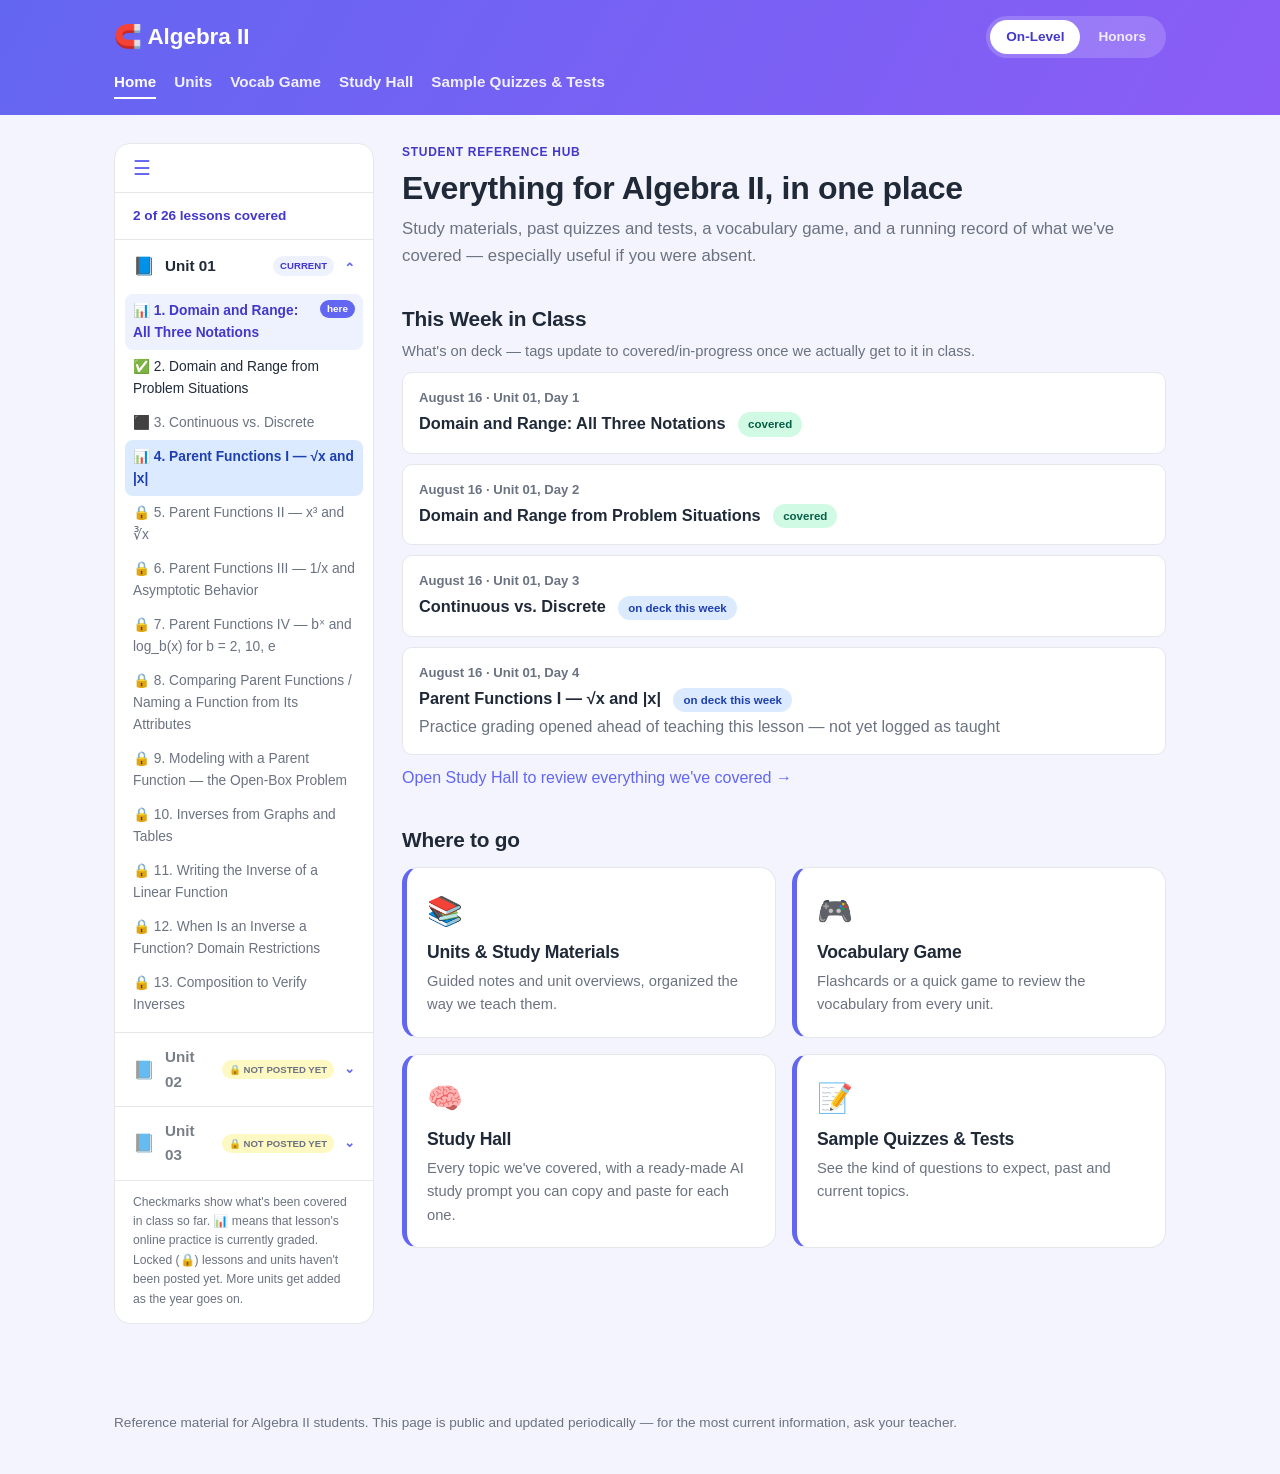
==== on-level/index.html @ 2e3534fd "Publish hub update (2026-08-18)" ====
﻿<!DOCTYPE html>
<html lang="en">
<head>
<meta charset="UTF-8">
<meta name="viewport" content="width=device-width, initial-scale=1.0">
<title>Algebra II - On-Level</title>
<link rel="stylesheet" href="../assets/style.css">
<link rel="stylesheet" href="../assets/theme-on-level.css">
<script src="../assets/site.js" defer></script>
</head>
<body>

<header class="site">
  <div class="wrap">
    <div class="header-top">
      <p class="site-title"><a href="index.html"><span class="emoji">&#129522;</span> Algebra II</a></p>
      <div class="track-switch">
        <a href="index.html" class="track-pill active">On-Level</a>
        <a href="../honors/index.html" class="track-pill">Honors</a>
      </div>
    </div>
    <nav class="site-nav">
      <a href="index.html" class="active">Home</a>
      <a href="units/unit-01.html">Units</a>
      <a href="vocab.html">Vocab Game</a>
      <a href="study-hall.html">Study Hall</a>
      <a href="sample-work.html">Sample Quizzes &amp; Tests</a>
    </nav>
  </div>
</header>

<div class="page">

  <aside class="sidebar" id="sidebar">
    <button class="sidebar-hamburger" id="sidebarHamburger" aria-label="Toggle course progress panel" title="Toggle course progress panel">
      <span class="bars">&#9776;</span>
    </button>
    <div class="sidebar-body">
    <div class="sidebar-progress">2 of 26 lessons covered
    </div>
    <details class="unit-group" open>
      <summary class="unit-row"><span class="unit-icon">&#128216;</span> <span class="unit-label">Unit 01</span> <span class="current-unit-badge">current</span> <span class="unit-chevron">&#8964;</span></summary>
      <ul class="lesson-checklist">
        <li class="graded current"><a href="units/unit-01.html#lesson-01">&#128202; 1. Domain and Range: All Three Notations <span class="here-badge">here</span></a></li>
        <li class="done"><a href="units/unit-01.html#lesson-02">&#9989; 2. Domain and Range from Problem Situations</a></li>
        <li class="todo"><a href="units/unit-01.html#lesson-03">&#11035; 3. Continuous vs. Discrete</a></li>
        <li class="graded"><a href="units/unit-01.html#lesson-04">&#128202; 4. Parent Functions I — √x and |x|</a></li>
        <li class="todo locked"><span class="lock-label" title="Not posted yet">&#128274; 5. Parent Functions II — x³ and ∛x</span></li>
        <li class="todo locked"><span class="lock-label" title="Not posted yet">&#128274; 6. Parent Functions III — 1/x and Asymptotic Behavior</span></li>
        <li class="todo locked"><span class="lock-label" title="Not posted yet">&#128274; 7. Parent Functions IV — bˣ and log_b(x) for b = 2, 10, e</span></li>
        <li class="todo locked"><span class="lock-label" title="Not posted yet">&#128274; 8. Comparing Parent Functions / Naming a Function from Its Attributes</span></li>
        <li class="todo locked"><span class="lock-label" title="Not posted yet">&#128274; 9. Modeling with a Parent Function — the Open-Box Problem</span></li>
        <li class="todo locked"><span class="lock-label" title="Not posted yet">&#128274; 10. Inverses from Graphs and Tables</span></li>
        <li class="todo locked"><span class="lock-label" title="Not posted yet">&#128274; 11. Writing the Inverse of a Linear Function</span></li>
        <li class="todo locked"><span class="lock-label" title="Not posted yet">&#128274; 12. When Is an Inverse a Function? Domain Restrictions</span></li>
        <li class="todo locked"><span class="lock-label" title="Not posted yet">&#128274; 13. Composition to Verify Inverses</span></li>
      </ul>
    </details>
    <details class="unit-group locked-unit">
      <summary class="unit-row"><span class="unit-icon">&#128216;</span> <span class="unit-label">Unit 02</span> <span class="locked-badge">&#128274; not posted yet</span> <span class="unit-chevron">&#8964;</span></summary>
      <ul class="lesson-checklist">
        <li class="todo locked"><span class="lock-label" title="Not posted yet">&#128274; 1. Graphing f(x) = |x| and Key Attributes</span></li>
        <li class="todo locked"><span class="lock-label" title="Not posted yet">&#128274; 2. Transformations of f(x) = |x|, Part I — Stretches, Compressions, Reflections</span></li>
        <li class="todo locked"><span class="lock-label" title="Not posted yet">&#128274; 3. Transformations of f(x) = |x|, Part II — Shifts and Combining Multiple Changes</span></li>
        <li class="todo locked"><span class="lock-label" title="Not posted yet">&#128274; 4. Formulating Absolute Value Linear Equations</span></li>
        <li class="todo locked"><span class="lock-label" title="Not posted yet">&#128274; 5. Solving Absolute Value Linear Equations</span></li>
        <li class="todo locked"><span class="lock-label" title="Not posted yet">&#128274; 6. Absolute Value Equations: Extraneous Solutions and Real-World Applications</span></li>
        <li class="todo locked"><span class="lock-label" title="Not posted yet">&#128274; 7. Solving Absolute Value Linear Inequalities</span></li>
        <li class="todo locked"><span class="lock-label" title="Not posted yet">&#128274; 8. Absolute Value Inequalities: Special Cases and Interval Notation</span></li>
      </ul>
    </details>
    <details class="unit-group locked-unit">
      <summary class="unit-row"><span class="unit-icon">&#128216;</span> <span class="unit-label">Unit 03</span> <span class="locked-badge">&#128274; not posted yet</span> <span class="unit-chevron">&#8964;</span></summary>
      <ul class="lesson-checklist">
        <li class="todo locked"><span class="lock-label" title="Not posted yet">&#128274; 1. Formulating Three-Variable Linear Systems</span></li>
        <li class="todo locked"><span class="lock-label" title="Not posted yet">&#128274; 2. Solving 3×3 Systems by Gaussian Elimination</span></li>
        <li class="todo locked"><span class="lock-label" title="Not posted yet">&#128274; 3. Solving 3×3 Systems with Technology: Matrices</span></li>
        <li class="todo locked"><span class="lock-label" title="Not posted yet">&#128274; 4. Solving 3×3 Systems by Substitution; Special Cases</span></li>
        <li class="todo locked"><span class="lock-label" title="Not posted yet">&#128274; 5. Three-Variable Systems: Choosing a Method and Applying It</span></li>
      </ul>
    </details>
      <div class="sidebar-note">Checkmarks show what's been covered in class so far. &#128202; means that lesson's online practice is currently graded. Locked (&#128274;) lessons and units haven't been posted yet. More units get added as the year goes on.</div>
    </div>
  </aside>
  <main class="content">
    <p class="eyebrow">Student Reference Hub</p>
    <h1 class="page-title">Everything for Algebra II, in one place</h1>
    <p class="lede">Study materials, past quizzes and tests, a vocabulary game, and a running record of what we've covered &mdash; especially useful if you were absent.</p>

    <h2 class="section-title">This Week in Class</h2>
    <p class="lede" style="margin-top:-6px; font-size:0.92rem;">What's on deck &mdash; tags update to covered/in-progress once we actually get to it in class.</p>
    <ul class="activity-list">
      <li>
        <span class="activity-date">August 16 &middot; Unit 01, Day 1</span>
        <span class="activity-topic">Domain and Range: All Three Notations</span>
        <span class="tag">covered</span>
        <div class="activity-note"></div>
      </li>
      <li>
        <span class="activity-date">August 16 &middot; Unit 01, Day 2</span>
        <span class="activity-topic">Domain and Range from Problem Situations</span>
        <span class="tag">covered</span>
        <div class="activity-note"></div>
      </li>
      <li>
        <span class="activity-date">August 16 &middot; Unit 01, Day 3</span>
        <span class="activity-topic">Continuous vs. Discrete</span>
        <span class="tag preview">on deck this week</span>
        <div class="activity-note"></div>
      </li>
      <li>
        <span class="activity-date">August 16 &middot; Unit 01, Day 4</span>
        <span class="activity-topic">Parent Functions I — √x and |x|</span>
        <span class="tag preview">on deck this week</span>
        <div class="activity-note">Practice grading opened ahead of teaching this lesson — not yet logged as taught</div>
      </li>
    </ul>
    <p style="margin-top: 10px;"><a href="study-hall.html">Open Study Hall to review everything we've covered &rarr;</a></p>

    <h2 class="section-title">Where to go</h2>
    <div class="card-grid">
      <a class="card" href="units/unit-01.html">
        <span class="card-icon">&#128218;</span>
        <h3>Units &amp; Study Materials</h3>
        <p>Guided notes and unit overviews, organized the way we teach them.</p>
      </a>
      <a class="card" href="vocab.html">
        <span class="card-icon">&#127918;</span>
        <h3>Vocabulary Game</h3>
        <p>Flashcards or a quick game to review the vocabulary from every unit.</p>
      </a>
      <a class="card" href="study-hall.html">
        <span class="card-icon">&#129504;</span>
        <h3>Study Hall</h3>
        <p>Every topic we've covered, with a ready-made AI study prompt you can copy and paste for each one.</p>
      </a>
      <a class="card" href="sample-work.html">
        <span class="card-icon">&#128221;</span>
        <h3>Sample Quizzes &amp; Tests</h3>
        <p>See the kind of questions to expect, past and current topics.</p>
      </a>
    </div>
  </main>
</div>

<footer class="site">
  <div class="wrap">
    Reference material for Algebra II students. This page is public and updated periodically &mdash; for the most current information, ask your teacher.
  </div>
</footer>

</body>
</html>
---- assets/style.css ----
/* Algebra II Student Hub - shared stylesheet
   Student-friendly, not textbook-academic: color, rounded shapes, a little
   personality. Still zero external dependencies (system fonts only) so it
   loads instantly and works offline.

   Track color identity (On-Level vs. Honors) is NOT set here - this file
   only reads --primary/--primary-dark/--primary-bg/--primary-light as
   variables. Each page loads this file, THEN theme-on-level.css or
   theme-honors.css, which sets those four variables to the track's colors.
   Load order matters: theme file must come after this one. */

:root {
  --bg: #f3f4fd;
  --surface: #ffffff;
  --text: #1f2937;
  --text-muted: #6b7280;
  --border: #e5e7eb;

  /* fallback brand colors if a page forgets to load a theme file -
     matches on-level so nothing looks broken, but every real page should
     load theme-on-level.css or theme-honors.css to override these. */
  --primary: #6366f1;
  --primary-dark: #4338ca;
  --primary-bg: #eef2ff;
  --primary-light: #8b5cf6;

  --green: #10b981;
  --green-bg: #d1fae5;
  --green-text: #065f46;

  --amber: #f59e0b;
  --amber-bg: #fef3c7;
  --amber-text: #92400e;

  /* "Not posted yet" on a unit page - deliberately a cleaner, more lemon
     yellow than --amber (which already means "in progress" elsewhere on
     this site, e.g. the sidebar's partial-coverage tag) so the two don't
     read as the same status next to each other. */
  --pending: #ca8a04;
  --pending-bg: #fef9c3;

  /* "On deck this week" / "not covered in class yet" tags (added 2026-08-16
     alongside the release-log redesign) - a cool neutral blue reads as
     "coming up", distinct from green (covered) and amber (in progress). */
  --blue: #3b82f6;
  --blue-bg: #dbeafe;
  --blue-text: #1e40af;

  --radius: 16px;
  --radius-sm: 10px;
  --max-width: 1100px;
}

* { box-sizing: border-box; }

/* Author rules like ".fc-controls { display: flex }" otherwise beat the UA
   stylesheet's [hidden] rule at equal specificity - this keeps native hidden
   toggling reliable everywhere it's used (vocab game screens/controls, etc.). */
[hidden] { display: none !important; }

body {
  margin: 0;
  font-family: -apple-system, "Segoe UI", Roboto, Helvetica, Arial, sans-serif;
  color: var(--text);
  background: var(--bg);
  line-height: 1.6;
}

h1, h2, h3 { line-height: 1.25; font-weight: 800; letter-spacing: -0.01em; }

a { color: var(--primary); text-decoration: none; }
a:hover { text-decoration: underline; }

.wrap { max-width: var(--max-width); margin: 0 auto; padding: 0 24px; }

/* ---- header ---- */

header.site {
  background: linear-gradient(120deg, var(--primary), var(--primary-light));
  color: #fff;
}

header.site .wrap {
  display: flex;
  flex-direction: column;
  gap: 12px;
  padding-top: 16px;
  padding-bottom: 16px;
}

.header-top {
  display: flex;
  align-items: center;
  justify-content: space-between;
  flex-wrap: wrap;
  gap: 10px;
}

header.site .site-title {
  font-size: 1.4rem;
  margin: 0;
  font-weight: 800;
}

header.site .site-title a { color: #fff; }

/* On-Level / Honors track switcher - the primary visual "which track am I
   on" signal, alongside the whole page's color scheme. */
.track-switch {
  display: flex;
  background: rgba(255, 255, 255, 0.18);
  border-radius: 999px;
  padding: 4px;
  gap: 2px;
}

.track-switch a {
  padding: 6px 16px;
  border-radius: 999px;
  font-size: 0.85rem;
  font-weight: 700;
  color: rgba(255, 255, 255, 0.85);
}

.track-switch a:hover { color: #fff; text-decoration: none; }

.track-switch a.active {
  background: #fff;
  color: var(--primary-dark);
}

.track-switch a.active:hover { color: var(--primary-dark); }

nav.site-nav {
  display: flex;
  gap: 18px;
  flex-wrap: wrap;
  font-size: 0.95rem;
  font-weight: 600;
}

nav.site-nav a { color: rgba(255,255,255,0.9); }
nav.site-nav a:hover { color: #fff; text-decoration: none; }
nav.site-nav a.active { color: #fff; border-bottom: 2px solid #fff; padding-bottom: 3px; }

/* ---- page layout: sidebar + content ---- */

.page {
  max-width: var(--max-width);
  margin: 0 auto;
  padding: 28px 24px 64px;
  display: grid;
  grid-template-columns: 260px 1fr;
  gap: 28px;
  align-items: start;
}

/* ---- sidebar: unit/lesson progress checklist ----
   Two states, toggled by the hamburger at the top - matches a standard
   app-nav pattern (hamburger + icon rows that expand to icon+label+chevron):
   - expanded (default): full rows, icon + label + chevron per unit, each
     unit independently expandable (its own chevron) to show its lessons.
   - collapsed: icon-only rail - just the hamburger and one icon per unit,
     no labels, no checklists. Clicking a unit's icon while collapsed
     re-expands the whole sidebar rather than toggling that unit. */

.sidebar {
  background: var(--surface);
  border-radius: var(--radius);
  border: 1px solid var(--border);
  position: sticky;
  top: 20px;
  overflow: hidden;
}

.sidebar-hamburger {
  display: flex;
  align-items: center;
  width: 100%;
  background: none;
  border: none;
  border-bottom: 1px solid var(--border);
  padding: 14px 18px;
  cursor: pointer;
}

.sidebar-hamburger .bars { font-size: 1.25rem; line-height: 1; color: var(--primary); }
.sidebar-hamburger:hover .bars { color: var(--primary-dark); }

.sidebar-progress {
  font-size: 0.85rem;
  font-weight: 700;
  color: var(--primary-dark);
  padding: 12px 18px;
  border-bottom: 1px solid var(--border);
}

.sidebar-progress .prog-sub {
  display: block;
  font-weight: 500;
  color: var(--amber-text);
  font-size: 0.78rem;
  margin-top: 2px;
}

details.unit-group { border-bottom: 1px solid var(--border); }

/* A unit with zero taught-log rows yet - not just an individual lesson -
   dims the whole row so "nothing here has started" reads at a glance
   before a student even expands it. */
details.unit-group.locked-unit > .unit-row .unit-icon,
details.unit-group.locked-unit > .unit-row .unit-label { opacity: 0.6; }

.unit-row {
  display: flex;
  align-items: center;
  gap: 10px;
  padding: 12px 18px;
  cursor: pointer;
  list-style: none;
  font-weight: 800;
  font-size: 0.95rem;
}

.unit-row::-webkit-details-marker { display: none; }
.unit-row:hover { background: var(--primary-bg); }

.unit-icon { font-size: 1.1rem; flex-shrink: 0; }
.unit-label { flex: 1; }

.unit-chevron {
  color: var(--primary);
  transition: transform 0.15s ease;
  font-size: 0.85em;
}

details.unit-group[open] > .unit-row .unit-chevron { transform: rotate(180deg); }

.current-unit-badge {
  font-size: 0.6rem;
  background: var(--primary-bg);
  color: var(--primary-dark);
  border-radius: 999px;
  padding: 2px 7px;
  font-weight: 700;
  text-transform: uppercase;
}

.locked-badge {
  font-size: 0.6rem;
  background: var(--pending-bg);
  color: var(--text-muted);
  border-radius: 999px;
  padding: 2px 7px;
  font-weight: 700;
  text-transform: uppercase;
}

ul.lesson-checklist {
  list-style: none;
  margin: 0;
  padding: 2px 10px 10px;
  font-size: 0.86rem;
}

ul.lesson-checklist li a,
ul.lesson-checklist li .lock-label {
  display: flex;
  align-items: flex-start;
  gap: 7px;
  color: var(--text);
  padding: 6px 8px;
  border-radius: 8px;
}

ul.lesson-checklist li a:hover { background: var(--primary-bg); text-decoration: none; }

ul.lesson-checklist li.todo a { color: var(--text-muted); }

/* Matches the unit page's ol.lesson-list li.graded treatment - a graded
   lesson stands out in the sidebar checklist too, not just on its own page. */
ul.lesson-checklist li.graded a { background: var(--blue-bg); color: var(--blue-text); font-weight: 700; }

/* Locked lessons are a real access gate, not just the muted "todo" color -
   a plain non-clickable label instead of a link into the unit page. */
ul.lesson-checklist li.locked .lock-label { color: var(--text-muted); cursor: default; }

ul.lesson-checklist li.current a {
  background: var(--primary-bg);
  font-weight: 700;
  color: var(--primary-dark);
}

.here-badge {
  display: inline-block;
  margin-left: auto;
  font-size: 0.62rem;
  background: var(--primary);
  color: #fff;
  border-radius: 999px;
  padding: 1px 7px;
  font-weight: 700;
  white-space: nowrap;
}

.sidebar-note {
  font-size: 0.76rem;
  color: var(--text-muted);
  padding: 12px 18px 14px;
}

/* ---- collapsed: icon-only rail ---- */

body.sidebar-collapsed .page { grid-template-columns: 64px 1fr; }

body.sidebar-collapsed .sidebar-progress,
body.sidebar-collapsed .unit-label,
body.sidebar-collapsed .unit-chevron,
body.sidebar-collapsed .current-unit-badge,
body.sidebar-collapsed .sidebar-note,
body.sidebar-collapsed ul.lesson-checklist {
  display: none;
}

body.sidebar-collapsed .sidebar-hamburger { justify-content: center; }
body.sidebar-collapsed .unit-row { justify-content: center; padding: 14px 8px; }

/* ---- main content ---- */

.content { min-width: 0; }

.eyebrow {
  text-transform: uppercase;
  letter-spacing: 0.06em;
  font-size: 0.75rem;
  color: var(--primary-dark);
  font-weight: 700;
  margin: 0 0 6px;
}

h1.page-title { font-size: 2rem; margin: 0 0 8px; }
h2.section-title { font-size: 1.3rem; margin: 36px 0 14px; }

.lede { color: var(--text-muted); font-size: 1.05rem; margin: 0 0 8px; }

/* ---- recent activity list ---- */

ul.activity-list { list-style: none; margin: 0; padding: 0; }

ul.activity-list li {
  background: var(--surface);
  border: 1px solid var(--border);
  border-radius: var(--radius-sm);
  padding: 14px 16px;
  margin-bottom: 10px;
}

.activity-date {
  font-size: 0.82rem;
  color: var(--text-muted);
  display: block;
  margin-bottom: 2px;
  font-weight: 600;
}

.activity-topic { font-weight: 800; font-size: 1.02rem; }

.activity-note { color: var(--text-muted); margin-top: 2px; }

.tag {
  display: inline-block;
  font-size: 0.72rem;
  font-weight: 700;
  padding: 3px 10px;
  border-radius: 999px;
  background: var(--green-bg);
  color: var(--green-text);
  margin-left: 8px;
  vertical-align: middle;
}

.tag.in-progress { background: var(--amber-bg); color: var(--amber-text); }
.tag.preview { background: var(--blue-bg); color: var(--blue-text); }

/* ---- quick link cards ---- */

.card-grid {
  display: grid;
  grid-template-columns: repeat(2, 1fr);
  gap: 16px;
  margin: 8px 0 0;
}

.card {
  display: block;
  border: 1px solid var(--border);
  border-left: 5px solid var(--primary);
  border-radius: var(--radius);
  padding: 20px;
  background: var(--surface);
  transition: transform 0.12s ease, box-shadow 0.12s ease;
}

.card:hover {
  transform: translateY(-2px);
  box-shadow: 0 8px 20px rgba(99, 102, 241, 0.18);
  text-decoration: none;
}

.card .card-icon { font-size: 1.8rem; display: block; margin-bottom: 8px; }
.card h3 { margin: 0 0 6px; font-size: 1.1rem; color: var(--text); font-weight: 800; }
.card p { margin: 0; color: var(--text-muted); font-size: 0.92rem; }

/* ---- unit page ---- */

.unit-meta {
  color: var(--text-muted);
  font-size: 0.95rem;
  margin: 0 0 24px;
  font-weight: 600;
}

.download-box {
  border: 1px solid var(--border);
  background: var(--surface);
  border-left: 5px solid var(--green);
  border-radius: var(--radius);
  padding: 20px 24px;
  display: flex;
  align-items: center;
  justify-content: space-between;
  flex-wrap: wrap;
  gap: 12px;
  margin: 8px 0 8px;
}

.download-box .label { font-weight: 800; }
.download-box .sub { color: var(--text-muted); font-size: 0.88rem; }

/* The combined whole-unit PDF is a bigger spoiler than any one lesson link,
   so it gets its own locked look (amber accent instead of green) rather
   than reusing the per-lesson soon/locked button style alone. */
.download-box.locked { border-left-color: var(--pending); opacity: 0.85; }

/* Teacher's live OneNote notes - always unlocked (see Build-UnitPage), so it
   gets the track's own accent color rather than the green "ready download"
   or amber "locked" treatment used by the combined-PDF box above/below it. */
.download-box.notebook { border-left-color: var(--primary); }

.btn {
  display: inline-block;
  background: var(--primary);
  color: #fff;
  padding: 10px 20px;
  border-radius: 999px;
  font-size: 0.92rem;
  font-weight: 700;
}

.btn:hover { background: var(--primary-dark); text-decoration: none; }

ol.lesson-list {
  padding-left: 0;
  list-style: none;
  counter-reset: lesson;
}

ol.lesson-list li {
  counter-increment: lesson;
  padding: 12px 16px 12px 44px;
  position: relative;
  border-radius: var(--radius-sm);
  border: 1px solid var(--border);
  background: var(--surface);
  margin-bottom: 8px;
}

.lesson-title { display: block; font-weight: 700; padding-top: 2px; margin-bottom: 10px; }

/* Buttons sit on their own row below the title, separated by a hairline so
   they read as one clearly-bounded action bar instead of crowding the
   title on one wrapping line. rgba black works as a divider/separator
   color on top of every status background (white/green/yellow/amber)
   without needing a different value per status. */
.lesson-actions {
  display: flex;
  align-items: center;
  gap: 6px;
  flex-wrap: wrap;
  padding-top: 10px;
  border-top: 1px solid rgba(0, 0, 0, 0.08);
}

.btn-sep { width: 1px; height: 14px; flex: 0 0 auto; background: rgba(0, 0, 0, 0.14); margin: 0 2px; }

.lesson-link {
  font-size: 0.76rem;
  font-weight: 700;
  color: var(--primary-dark);
  background: var(--primary-bg);
  border: 1px solid transparent;
  padding: 3px 10px;
  border-radius: 999px;
  white-space: nowrap;
}

.lesson-link:hover { background: var(--primary); color: #fff; text-decoration: none; }

/* Not-yet-available buttons (warm-up/practice not posted, practice online
   not built) recede instead of competing for attention with real links -
   outline only, no fill, so the eye lands on the live buttons first. */
.lesson-link.soon {
  background: transparent;
  border: 1px dashed var(--border);
  color: var(--text-muted);
  cursor: default;
}

.lesson-link.soon:hover { background: transparent; color: var(--text-muted); }

ol.lesson-list li::before {
  content: counter(lesson);
  position: absolute;
  left: 10px;
  top: 12px;
  width: 22px;
  height: 22px;
  border-radius: 50%;
  background: var(--primary-bg);
  color: var(--primary-dark);
  font-size: 0.78rem;
  font-weight: 800;
  display: flex;
  align-items: center;
  justify-content: center;
}

ol.lesson-list li:target { box-shadow: 0 0 0 3px var(--primary) inset; scroll-margin-top: 20px; }

/* Every not-yet-taught lesson gets its own highlight now too (not just
   done/partial) so the whole list reads by color at a glance: yellow =
   haven't gotten there, amber = partially covered, green = fully covered. */
ol.lesson-list li.todo { background: var(--pending-bg); border-color: var(--pending); }
ol.lesson-list li.done { background: var(--green-bg); border-color: var(--green); }
ol.lesson-list li.done::before { background: var(--green); color: #fff; content: "✓"; }
ol.lesson-list li.partial { background: var(--amber-bg); border-color: var(--amber); }
ol.lesson-list li.partial::before { background: var(--amber); color: #fff; }

/* Online practice currently a graded assignment overrides the normal
   covered/in-progress color with light blue while the grading window is
   open - see CLAUDE.md's "mark/unmark graded online practice" workflow.
   Reuses --blue (already used for the homepage's "on deck this week" tag)
   rather than adding a third blue - the two never appear in the same list
   together, so there's no on-page ambiguity about what blue means here. */
ol.lesson-list li.graded { background: var(--blue-bg); border-color: var(--blue); }
ol.lesson-list li.graded::before { background: var(--blue); color: #fff; content: "G"; }

/* Small pill next to the lesson title itself, per the teacher's ask for a
   note "in the heading" - on top of the row turning blue, not instead of it. */
.graded-badge {
  display: inline-block;
  margin-left: 8px;
  font-size: 0.68rem;
  font-weight: 800;
  color: var(--blue-text);
  background: #fff;
  border: 1px solid var(--blue);
  padding: 1px 8px;
  border-radius: 999px;
  vertical-align: middle;
  white-space: nowrap;
}

/* The Practice Online button itself also flips to solid blue when graded -
   that's the actual link a student is about to click into, not just the
   row it sits in. */
.lesson-link.graded { background: var(--blue); color: #fff; border-color: var(--blue); }
.lesson-link.graded:hover { background: var(--blue-text); }

.back-link { display: inline-block; margin-top: 8px; font-size: 0.92rem; font-weight: 600; }

/* ---- study hall ---- */

.study-intro {
  background: var(--primary-bg);
  border-radius: var(--radius);
  padding: 16px 20px;
  margin-bottom: 24px;
  color: var(--primary-dark);
  font-size: 0.92rem;
}

.study-card {
  background: var(--surface);
  border: 1px solid var(--border);
  border-left: 5px solid var(--primary);
  border-radius: var(--radius);
  padding: 18px 20px;
  margin-bottom: 14px;
}

.study-meta { font-size: 0.82rem; color: var(--text-muted); font-weight: 600; margin-bottom: 2px; }
.study-topic { font-weight: 800; font-size: 1.05rem; margin-bottom: 4px; }
.study-note { color: var(--text-muted); margin-bottom: 14px; }

.copy-prompt-btn {
  display: inline-flex;
  align-items: center;
  gap: 6px;
  background: var(--primary);
  color: #fff;
  border: none;
  padding: 9px 18px;
  border-radius: 999px;
  font-size: 0.85rem;
  font-weight: 700;
  cursor: pointer;
}

.copy-prompt-btn:hover { background: var(--primary-dark); }
.copy-prompt-btn.copied { background: var(--green); }

/* ---- placeholder / coming soon ---- */

.coming-soon {
  border: 2px dashed #c7d2fe;
  background: var(--primary-bg);
  border-radius: var(--radius);
  padding: 48px 24px;
  text-align: center;
  color: var(--primary-dark);
  margin-top: 16px;
  font-weight: 600;
}

.coming-soon .card-icon { font-size: 2.2rem; display: block; margin-bottom: 12px; }

/* ---- landing page (site root track picker) ----
   Standalone page, not built from the shared head/header/sidebar/footer -
   no track is known yet, so both track colors appear hardcoded here rather
   than through the --primary variable (which only theme-on-level.css /
   theme-honors.css set, and this page loads neither). */

.landing {
  min-height: 100vh;
  display: flex;
  flex-direction: column;
  align-items: center;
  justify-content: center;
  text-align: center;
  padding: 24px;
  background: linear-gradient(135deg, #eef2ff 0%, #f3f4fd 50%, #ccfbf1 100%);
}

.landing-emoji { font-size: 3rem; margin: 0 0 4px; }

.landing h1 { font-size: 2.2rem; margin: 0 0 10px; }

.landing-sub {
  color: var(--text-muted);
  font-size: 1.05rem;
  max-width: 480px;
  margin: 0 0 32px;
}

.landing-picks {
  display: flex;
  gap: 20px;
  flex-wrap: wrap;
  justify-content: center;
}

.landing-pick {
  display: flex;
  align-items: center;
  gap: 10px;
  color: #fff;
  font-size: 1.15rem;
  font-weight: 800;
  padding: 20px 36px;
  border-radius: var(--radius);
  box-shadow: 0 8px 20px rgba(31, 41, 55, 0.15);
  transition: transform 0.12s ease, box-shadow 0.12s ease;
}

.landing-pick:hover {
  transform: translateY(-3px);
  text-decoration: none;
  box-shadow: 0 12px 26px rgba(31, 41, 55, 0.22);
}

.landing-pick.on-level { background: linear-gradient(120deg, #6366f1, #8b5cf6); }
.landing-pick.honors { background: linear-gradient(120deg, #0d9488, #0891b2); }

.landing-pick-arrow { font-size: 1.1rem; }

.landing-note {
  color: var(--text-muted);
  font-size: 0.85rem;
  margin-top: 36px;
}

@media (max-width: 480px) {
  .landing-picks { flex-direction: column; width: 100%; max-width: 280px; }
  .landing-pick { justify-content: center; }
}

/* ---- vocabulary game ---- */

.vocab-back {
  appearance: none;
  background: none;
  border: none;
  padding: 0;
  cursor: pointer;
  font-family: inherit;
}

.vocab-play-nav { margin-bottom: 16px; }

/* -- game picker (screen 1) -- */

.game-grid {
  display: grid;
  grid-template-columns: repeat(auto-fill, minmax(220px, 1fr));
  gap: 16px;
  margin-top: 8px;
}

.game-card {
  appearance: none;
  text-align: left;
  border: 1px solid var(--border);
  border-left: 5px solid var(--primary);
  border-radius: var(--radius);
  padding: 20px;
  background: var(--surface);
  font-family: inherit;
  cursor: pointer;
  transition: transform 0.12s ease, box-shadow 0.12s ease;
}

.game-card:hover {
  transform: translateY(-2px);
  box-shadow: 0 8px 20px rgba(99, 102, 241, 0.18);
}

.game-card-icon { font-size: 1.8rem; display: block; margin-bottom: 8px; }
.game-card h3 { margin: 0 0 6px; font-size: 1.1rem; color: var(--text); font-weight: 800; }
.game-card p { margin: 0; color: var(--text-muted); font-size: 0.9rem; }

/* -- unit multi-select (screen 2) -- */

.unit-check-list {
  display: flex;
  flex-direction: column;
  gap: 8px;
  margin: 14px 0 20px;
}

.unit-check-row {
  display: flex;
  align-items: center;
  gap: 10px;
  padding: 12px 16px;
  border: 1px solid var(--border);
  border-radius: var(--radius-sm);
  background: var(--surface);
  cursor: pointer;
  font-size: 0.95rem;
}

.unit-check-row:hover { background: var(--primary-bg); }
.unit-check-row input { width: 18px; height: 18px; flex-shrink: 0; }
.unit-check-row span:nth-of-type(1) { flex: 1; font-weight: 600; }
.unit-check-count { color: var(--text-muted); font-size: 0.82rem; font-weight: 600; }
.unit-check-all { font-weight: 800; background: var(--primary-bg); border-color: var(--primary); }

.vocab-empty-note { color: var(--text-muted); font-style: italic; }

#vocabNoneWarning { color: var(--red, #b91c1c); font-weight: 600; margin-top: 10px; }

/* -- shared: end-of-round summary card -- */

.vocab-summary {
  border: 1px solid var(--border);
  border-left: 5px solid var(--green);
  border-radius: var(--radius);
  background: var(--surface);
  padding: 28px 24px;
  text-align: center;
  margin-top: 8px;
}

.vocab-summary-btns { display: flex; gap: 12px; justify-content: center; margin-top: 8px; flex-wrap: wrap; }

.btn-secondary {
  background: var(--surface);
  color: var(--primary-dark);
  border: 1px solid var(--primary);
}

.btn-secondary:hover { background: var(--primary-bg); color: var(--primary-dark); }

/* -- flashcards -- */

.fc-progress { text-align: center; color: var(--text-muted); font-weight: 600; font-size: 0.9rem; margin-bottom: 14px; }

.fc-wrap { display: flex; justify-content: center; margin: 8px 0 16px; perspective: 1200px; }

.fc-card {
  width: 100%;
  max-width: 460px;
  height: 240px;
  cursor: pointer;
}

.fc-card-inner {
  position: relative;
  width: 100%;
  height: 100%;
  transition: transform 0.45s;
  transform-style: preserve-3d;
}

.fc-card-inner.flipped { transform: rotateY(180deg); }

.fc-face {
  position: absolute;
  inset: 0;
  backface-visibility: hidden;
  border-radius: var(--radius);
  display: flex;
  align-items: center;
  justify-content: center;
  text-align: center;
  padding: 24px;
  font-weight: 700;
  font-size: 1.3rem;
  box-shadow: 0 8px 20px rgba(31, 41, 55, 0.12);
}

.fc-face-front { background: linear-gradient(120deg, var(--primary), var(--primary-light)); color: #fff; }
.fc-face-back { background: var(--surface); color: var(--text); border: 2px solid var(--primary); transform: rotateY(180deg); font-size: 1.05rem; font-weight: 600; }

.fc-hint { text-align: center; color: var(--text-muted); font-size: 0.85rem; }

.fc-controls { display: flex; gap: 14px; justify-content: center; margin-top: 4px; }

.fc-btn {
  border: none;
  border-radius: 999px;
  padding: 12px 24px;
  font-size: 0.95rem;
  font-weight: 700;
  cursor: pointer;
}

.fc-btn-study { background: var(--amber-bg); color: var(--amber-text); }
.fc-btn-study:hover { background: var(--amber); color: #fff; }
.fc-btn-know { background: var(--green-bg); color: var(--green-text); }
.fc-btn-know:hover { background: var(--green); color: #fff; }

/* -- matching -- */

.match-meta { text-align: center; color: var(--text-muted); font-weight: 600; font-size: 0.9rem; margin-bottom: 14px; }

.match-grid {
  display: grid;
  grid-template-columns: repeat(4, 1fr);
  gap: 10px;
}

.match-tile {
  appearance: none;
  border: 2px solid var(--border);
  border-radius: var(--radius-sm);
  background: var(--surface);
  min-height: 90px;
  padding: 8px;
  font-family: inherit;
  font-size: 0.82rem;
  font-weight: 600;
  color: var(--text);
  cursor: pointer;
  display: flex;
  align-items: center;
  justify-content: center;
  text-align: center;
}

.match-tile:hover:not(:disabled) { border-color: var(--primary); }
.match-tile.flipped { background: var(--primary-bg); border-color: var(--primary); }
.match-tile.matched { background: var(--green-bg); border-color: var(--green); color: var(--green-text); cursor: default; }
.match-tile-back { font-size: 1.4rem; color: var(--primary); }

@media (max-width: 640px) {
  .match-grid { grid-template-columns: repeat(3, 1fr); }
}

/* -- quick quiz -- */

.quiz-meta { text-align: center; color: var(--text-muted); font-weight: 600; font-size: 0.9rem; margin-bottom: 14px; }

.quiz-term {
  text-align: center;
  font-size: 1.6rem;
  font-weight: 800;
  color: var(--primary-dark);
  background: var(--primary-bg);
  border-radius: var(--radius);
  padding: 22px;
  margin-bottom: 18px;
}

.quiz-choices { display: grid; grid-template-columns: 1fr 1fr; gap: 12px; }

.quiz-choice {
  appearance: none;
  border: 2px solid var(--border);
  border-radius: var(--radius-sm);
  background: var(--surface);
  padding: 16px;
  font-family: inherit;
  font-size: 0.95rem;
  text-align: left;
  cursor: pointer;
}

.quiz-choice:hover { border-color: var(--primary); background: var(--primary-bg); }
.quiz-choice.correct { background: var(--green-bg); border-color: var(--green); color: var(--green-text); }
.quiz-choice.wrong { background: var(--amber-bg); border-color: var(--amber); color: var(--amber-text); }

@media (max-width: 640px) {
  .quiz-choices { grid-template-columns: 1fr; }
  .quiz-term { font-size: 1.25rem; }
}

/* -- term typer -- */

.typer-meta { text-align: center; color: var(--text-muted); font-weight: 600; font-size: 0.9rem; margin-bottom: 14px; }

.typer-def {
  text-align: center;
  font-size: 1.15rem;
  font-weight: 600;
  background: var(--primary-bg);
  color: var(--primary-dark);
  border-radius: var(--radius);
  padding: 22px;
  margin-bottom: 18px;
}

.typer-input-row { display: flex; gap: 10px; }

.typer-input {
  flex: 1;
  border: 2px solid var(--border);
  border-radius: var(--radius-sm);
  padding: 12px 16px;
  font-size: 1rem;
  font-family: inherit;
}

.typer-input:focus { outline: none; border-color: var(--primary); }

.typer-hint { color: var(--text-muted); margin-top: 10px; min-height: 1.2em; }
.typer-correct { text-align: center; font-size: 1.3rem; font-weight: 800; color: var(--green-text); padding: 40px 0; }
.typer-missed { text-align: center; font-size: 1.1rem; font-weight: 700; color: var(--amber-text); padding: 40px 0; }

/* -- vocab blitz (arcade) -- */

.blitz-meta { display: flex; justify-content: space-between; align-items: center; margin-bottom: 10px; font-weight: 700; gap: 10px; }
.blitz-lives { font-size: 1.2rem; letter-spacing: 2px; }
.blitz-round { color: var(--text-muted); font-size: 0.85rem; text-transform: uppercase; letter-spacing: 0.04em; }
.blitz-score { color: var(--primary-dark); }

.blitz-zone-banner {
  position: absolute;
  inset: 0;
  display: flex;
  align-items: center;
  justify-content: center;
  text-align: center;
  font-size: 1.3rem;
  font-weight: 800;
  color: var(--primary-dark);
  background: var(--primary-bg);
  padding: 0 20px;
}

.blitz-sky {
  position: relative;
  height: 260px;
  background: linear-gradient(180deg, var(--primary-bg), var(--surface));
  border: 2px dashed var(--border);
  border-radius: var(--radius);
  overflow: hidden;
  margin-bottom: 16px;
}

.blitz-falling {
  position: absolute;
  top: 0;
  left: 50%;
  transform: translateX(-50%);
  background: var(--primary);
  color: #fff;
  font-weight: 800;
  padding: 10px 18px;
  border-radius: 999px;
  white-space: nowrap;
  box-shadow: 0 6px 14px rgba(31, 41, 55, 0.2);
}

.blitz-falling.blitz-caught { background: none; box-shadow: none; font-size: 2rem; top: 50% !important; transform: translate(-50%, -50%); }

.blitz-buckets {
  display: grid;
  grid-template-columns: repeat(auto-fit, minmax(140px, 1fr));
  gap: 10px;
}

.blitz-bucket {
  appearance: none;
  border: 2px solid var(--border);
  border-radius: var(--radius-sm);
  background: var(--surface);
  padding: 14px;
  font-family: inherit;
  font-size: 0.85rem;
  cursor: pointer;
}

.blitz-bucket:hover { border-color: var(--primary); background: var(--primary-bg); }
.blitz-bucket.wrong-flash { background: var(--amber-bg); border-color: var(--amber); }

/* ---- footer ---- */

footer.site {
  padding: 24px 0 40px;
  color: var(--text-muted);
  font-size: 0.85rem;
}

/* ---- responsive: tablet ---- */

@media (max-width: 860px) {
  .page { grid-template-columns: 1fr; }
  .sidebar { position: static; }
  /* collapsed rail becomes a horizontal row of icons on mobile, not a
     vertical column - the sidebar is stacked full-width above the content
     here, not beside it. */
  body.sidebar-collapsed .page { grid-template-columns: 1fr; }
  body.sidebar-collapsed .sidebar-hamburger { justify-content: flex-start; }
  body.sidebar-collapsed details.unit-group { display: inline-block; border-bottom: none; }
  body.sidebar-collapsed .unit-row { padding: 10px 14px; }
}

/* ---- responsive: phone ---- */

@media (max-width: 640px) {
  .card-grid { grid-template-columns: 1fr; }
  h1.page-title { font-size: 1.6rem; }
  header.site .site-title { font-size: 1.15rem; }
  .track-switch a { padding: 5px 12px; font-size: 0.78rem; }
  nav.site-nav { gap: 12px; font-size: 0.88rem; }
  .page { padding-left: 16px; padding-right: 16px; }
  .download-box { flex-direction: column; align-items: flex-start; }
}

@media (max-width: 400px) {
  header.site .site-title span.emoji { display: none; }
}
---- assets/theme-on-level.css ----
/* On-Level track theme - indigo/violet. Load AFTER style.css. */
:root {
  --primary: #6366f1;
  --primary-dark: #4338ca;
  --primary-bg: #eef2ff;
  --primary-light: #8b5cf6;
}
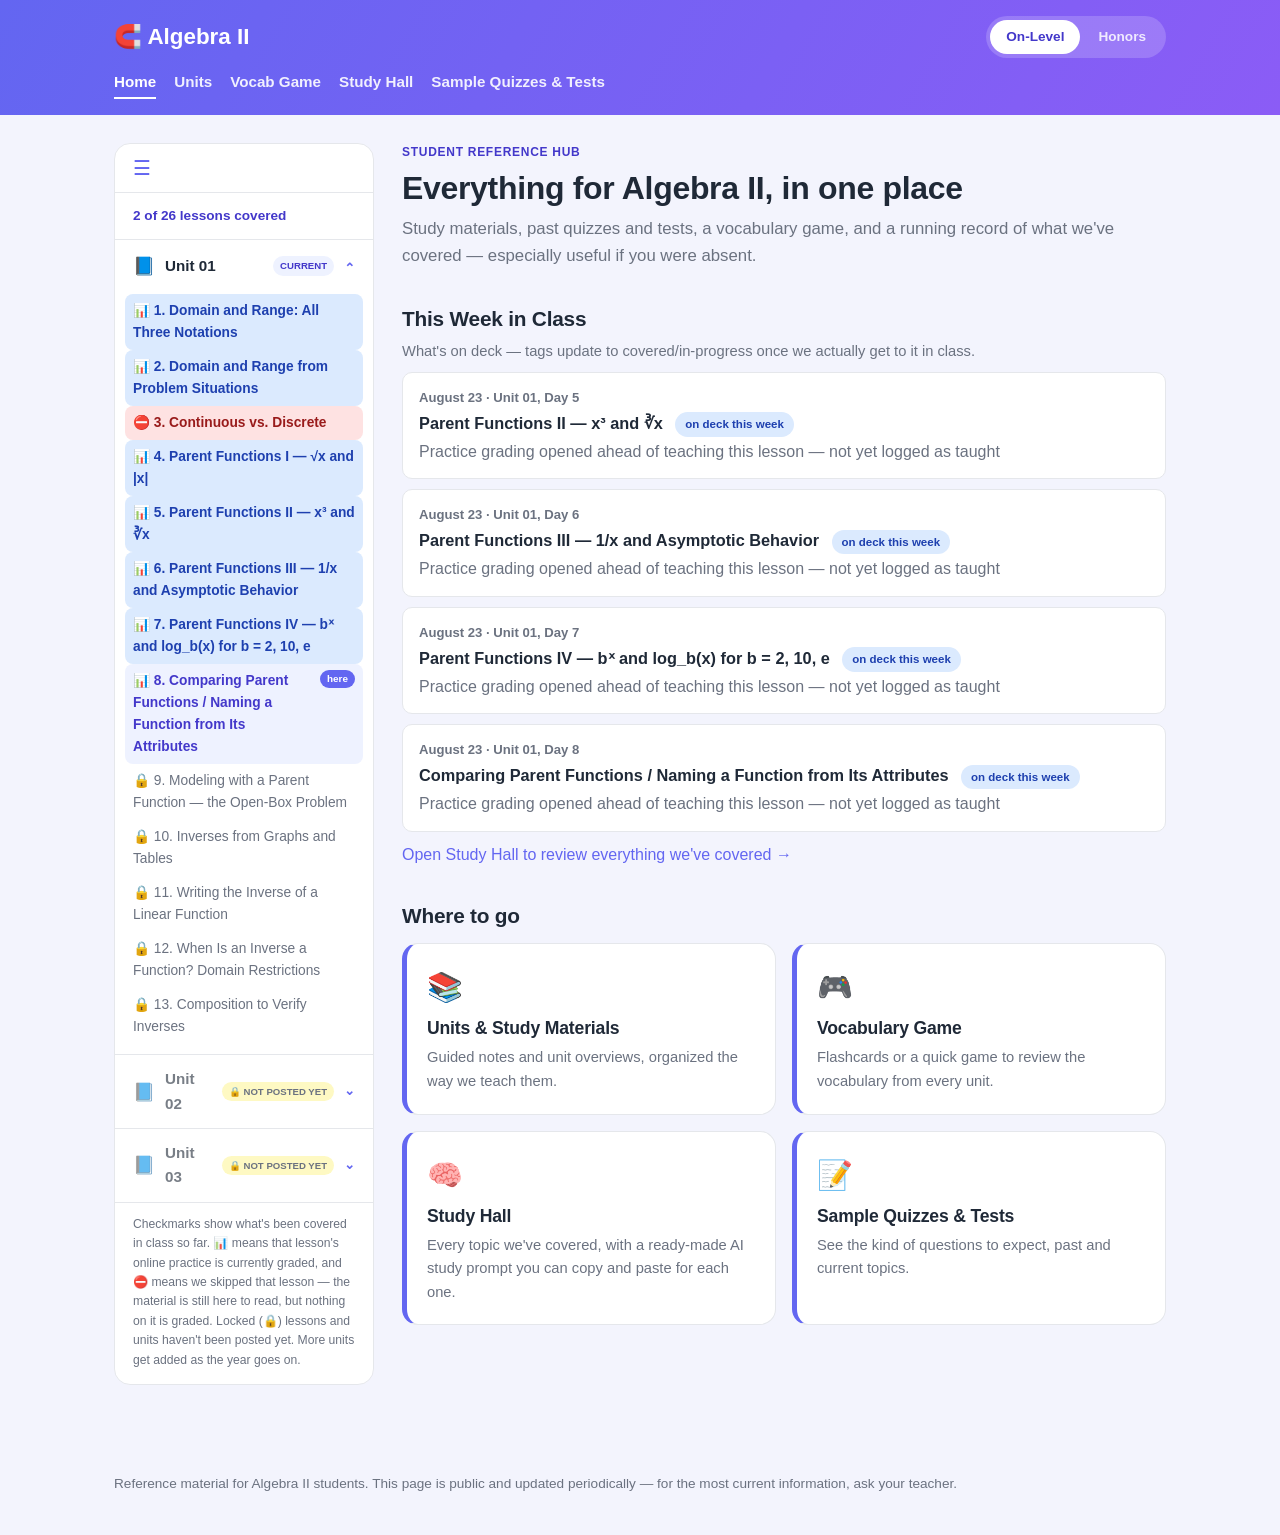
==== commit 95ae3e1b: "Publish hub update (2026-08-23)" ====
--- a/on-level/index.html
+++ b/on-level/index.html
@@ -41,14 +41,14 @@
     <details class="unit-group" open>
       <summary class="unit-row"><span class="unit-icon">&#128216;</span> <span class="unit-label">Unit 01</span> <span class="current-unit-badge">current</span> <span class="unit-chevron">&#8964;</span></summary>
       <ul class="lesson-checklist">
-        <li class="graded current"><a href="units/unit-01.html#lesson-01">&#128202; 1. Domain and Range: All Three Notations <span class="here-badge">here</span></a></li>
-        <li class="done"><a href="units/unit-01.html#lesson-02">&#9989; 2. Domain and Range from Problem Situations</a></li>
-        <li class="todo"><a href="units/unit-01.html#lesson-03">&#11035; 3. Continuous vs. Discrete</a></li>
+        <li class="graded"><a href="units/unit-01.html#lesson-01">&#128202; 1. Domain and Range: All Three Notations</a></li>
+        <li class="graded"><a href="units/unit-01.html#lesson-02">&#128202; 2. Domain and Range from Problem Situations</a></li>
+        <li class="skipped"><a href="units/unit-01.html#lesson-03">&#9940; 3. Continuous vs. Discrete</a></li>
         <li class="graded"><a href="units/unit-01.html#lesson-04">&#128202; 4. Parent Functions I — √x and |x|</a></li>
-        <li class="todo locked"><span class="lock-label" title="Not posted yet">&#128274; 5. Parent Functions II — x³ and ∛x</span></li>
-        <li class="todo locked"><span class="lock-label" title="Not posted yet">&#128274; 6. Parent Functions III — 1/x and Asymptotic Behavior</span></li>
-        <li class="todo locked"><span class="lock-label" title="Not posted yet">&#128274; 7. Parent Functions IV — bˣ and log_b(x) for b = 2, 10, e</span></li>
-        <li class="todo locked"><span class="lock-label" title="Not posted yet">&#128274; 8. Comparing Parent Functions / Naming a Function from Its Attributes</span></li>
+        <li class="graded"><a href="units/unit-01.html#lesson-05">&#128202; 5. Parent Functions II — x³ and ∛x</a></li>
+        <li class="graded"><a href="units/unit-01.html#lesson-06">&#128202; 6. Parent Functions III — 1/x and Asymptotic Behavior</a></li>
+        <li class="graded"><a href="units/unit-01.html#lesson-07">&#128202; 7. Parent Functions IV — bˣ and log_b(x) for b = 2, 10, e</a></li>
+        <li class="graded current"><a href="units/unit-01.html#lesson-08">&#128202; 8. Comparing Parent Functions / Naming a Function from Its Attributes <span class="here-badge">here</span></a></li>
         <li class="todo locked"><span class="lock-label" title="Not posted yet">&#128274; 9. Modeling with a Parent Function — the Open-Box Problem</span></li>
         <li class="todo locked"><span class="lock-label" title="Not posted yet">&#128274; 10. Inverses from Graphs and Tables</span></li>
         <li class="todo locked"><span class="lock-label" title="Not posted yet">&#128274; 11. Writing the Inverse of a Linear Function</span></li>
@@ -79,7 +79,7 @@
         <li class="todo locked"><span class="lock-label" title="Not posted yet">&#128274; 5. Three-Variable Systems: Choosing a Method and Applying It</span></li>
       </ul>
     </details>
-      <div class="sidebar-note">Checkmarks show what's been covered in class so far. &#128202; means that lesson's online practice is currently graded. Locked (&#128274;) lessons and units haven't been posted yet. More units get added as the year goes on.</div>
+      <div class="sidebar-note">Checkmarks show what's been covered in class so far. &#128202; means that lesson's online practice is currently graded, and &#9940; means we skipped that lesson &mdash; the material is still here to read, but nothing on it is graded. Locked (&#128274;) lessons and units haven't been posted yet. More units get added as the year goes on.</div>
     </div>
   </aside>
   <main class="content">
@@ -91,26 +91,26 @@
     <p class="lede" style="margin-top:-6px; font-size:0.92rem;">What's on deck &mdash; tags update to covered/in-progress once we actually get to it in class.</p>
     <ul class="activity-list">
       <li>
-        <span class="activity-date">August 16 &middot; Unit 01, Day 1</span>
-        <span class="activity-topic">Domain and Range: All Three Notations</span>
-        <span class="tag">covered</span>
-        <div class="activity-note"></div>
+        <span class="activity-date">August 23 &middot; Unit 01, Day 5</span>
+        <span class="activity-topic">Parent Functions II — x³ and ∛x</span>
+        <span class="tag preview">on deck this week</span>
+        <div class="activity-note">Practice grading opened ahead of teaching this lesson — not yet logged as taught</div>
       </li>
       <li>
-        <span class="activity-date">August 16 &middot; Unit 01, Day 2</span>
-        <span class="activity-topic">Domain and Range from Problem Situations</span>
-        <span class="tag">covered</span>
-        <div class="activity-note"></div>
+        <span class="activity-date">August 23 &middot; Unit 01, Day 6</span>
+        <span class="activity-topic">Parent Functions III — 1/x and Asymptotic Behavior</span>
+        <span class="tag preview">on deck this week</span>
+        <div class="activity-note">Practice grading opened ahead of teaching this lesson — not yet logged as taught</div>
       </li>
       <li>
-        <span class="activity-date">August 16 &middot; Unit 01, Day 3</span>
-        <span class="activity-topic">Continuous vs. Discrete</span>
+        <span class="activity-date">August 23 &middot; Unit 01, Day 7</span>
+        <span class="activity-topic">Parent Functions IV — bˣ and log_b(x) for b = 2, 10, e</span>
         <span class="tag preview">on deck this week</span>
-        <div class="activity-note"></div>
+        <div class="activity-note">Practice grading opened ahead of teaching this lesson — not yet logged as taught</div>
       </li>
       <li>
-        <span class="activity-date">August 16 &middot; Unit 01, Day 4</span>
-        <span class="activity-topic">Parent Functions I — √x and |x|</span>
+        <span class="activity-date">August 23 &middot; Unit 01, Day 8</span>
+        <span class="activity-topic">Comparing Parent Functions / Naming a Function from Its Attributes</span>
         <span class="tag preview">on deck this week</span>
         <div class="activity-note">Practice grading opened ahead of teaching this lesson — not yet logged as taught</div>
       </li>
--- a/assets/style.css
+++ b/assets/style.css
@@ -45,6 +45,15 @@
   --blue: #3b82f6;
   --blue-bg: #dbeafe;
   --blue-text: #1e40af;
+
+  /* "Skipped - not graded" (added 2026-08-23) - a lesson the class ended up
+     not covering at all. Red is deliberately the loudest status on the site:
+     it is the one case where a student could otherwise assume a posted lesson
+     counts for a grade when it does not. See CLAUDE.md's "mark a lesson
+     skipped / not graded" workflow. */
+  --red: #dc2626;
+  --red-bg: #fee2e2;
+  --red-text: #991b1b;
 
   --radius: 16px;
   --radius-sm: 10px;
@@ -280,6 +289,10 @@
 /* Matches the unit page's ol.lesson-list li.graded treatment - a graded
    lesson stands out in the sidebar checklist too, not just on its own page. */
 ul.lesson-checklist li.graded a { background: var(--blue-bg); color: var(--blue-text); font-weight: 700; }
+
+/* Matches the unit page's ol.lesson-list li.skipped treatment - a skipped
+   lesson reads as skipped from the sidebar too, without opening the unit. */
+ul.lesson-checklist li.skipped a { background: var(--red-bg); color: var(--red-text); font-weight: 700; }
 
 /* Locked lessons are a real access gate, not just the muted "todo" color -
    a plain non-clickable label instead of a link into the unit page. */
@@ -577,6 +590,33 @@
 .lesson-link.graded { background: var(--blue); color: #fff; border-color: var(--blue); }
 .lesson-link.graded:hover { background: var(--blue-text); }
 
+/* A lesson the class skipped entirely (Coverage: Skipped in the taught log,
+   added 2026-08-23). Red outranks every other row color, including the blue
+   graded state - the two are mutually exclusive by definition, since a
+   skipped lesson is never graded. The row stays fully clickable: skipping a
+   lesson removes the grade, not the reference copy. */
+ol.lesson-list li.skipped { background: var(--red-bg); border-color: var(--red); }
+ol.lesson-list li.skipped::before { background: var(--red); color: #fff; content: "\2715"; }
+
+/* Same pill treatment as .graded-badge, in red - students need the words
+   "Not Graded" spelled out, not just a color they have to decode. */
+.skipped-badge {
+  display: inline-block;
+  margin-left: 8px;
+  font-size: 0.68rem;
+  font-weight: 800;
+  color: var(--red-text);
+  background: #fff;
+  border: 1px solid var(--red);
+  padding: 1px 8px;
+  border-radius: 999px;
+  vertical-align: middle;
+  white-space: nowrap;
+}
+
+/* Homepage "This Week in Class" and Study Hall card tags. */
+.tag.skipped { background: var(--red-bg); color: var(--red-text); }
+
 .back-link { display: inline-block; margin-top: 8px; font-size: 0.92rem; font-weight: 600; }
 
 /* ---- study hall ---- */
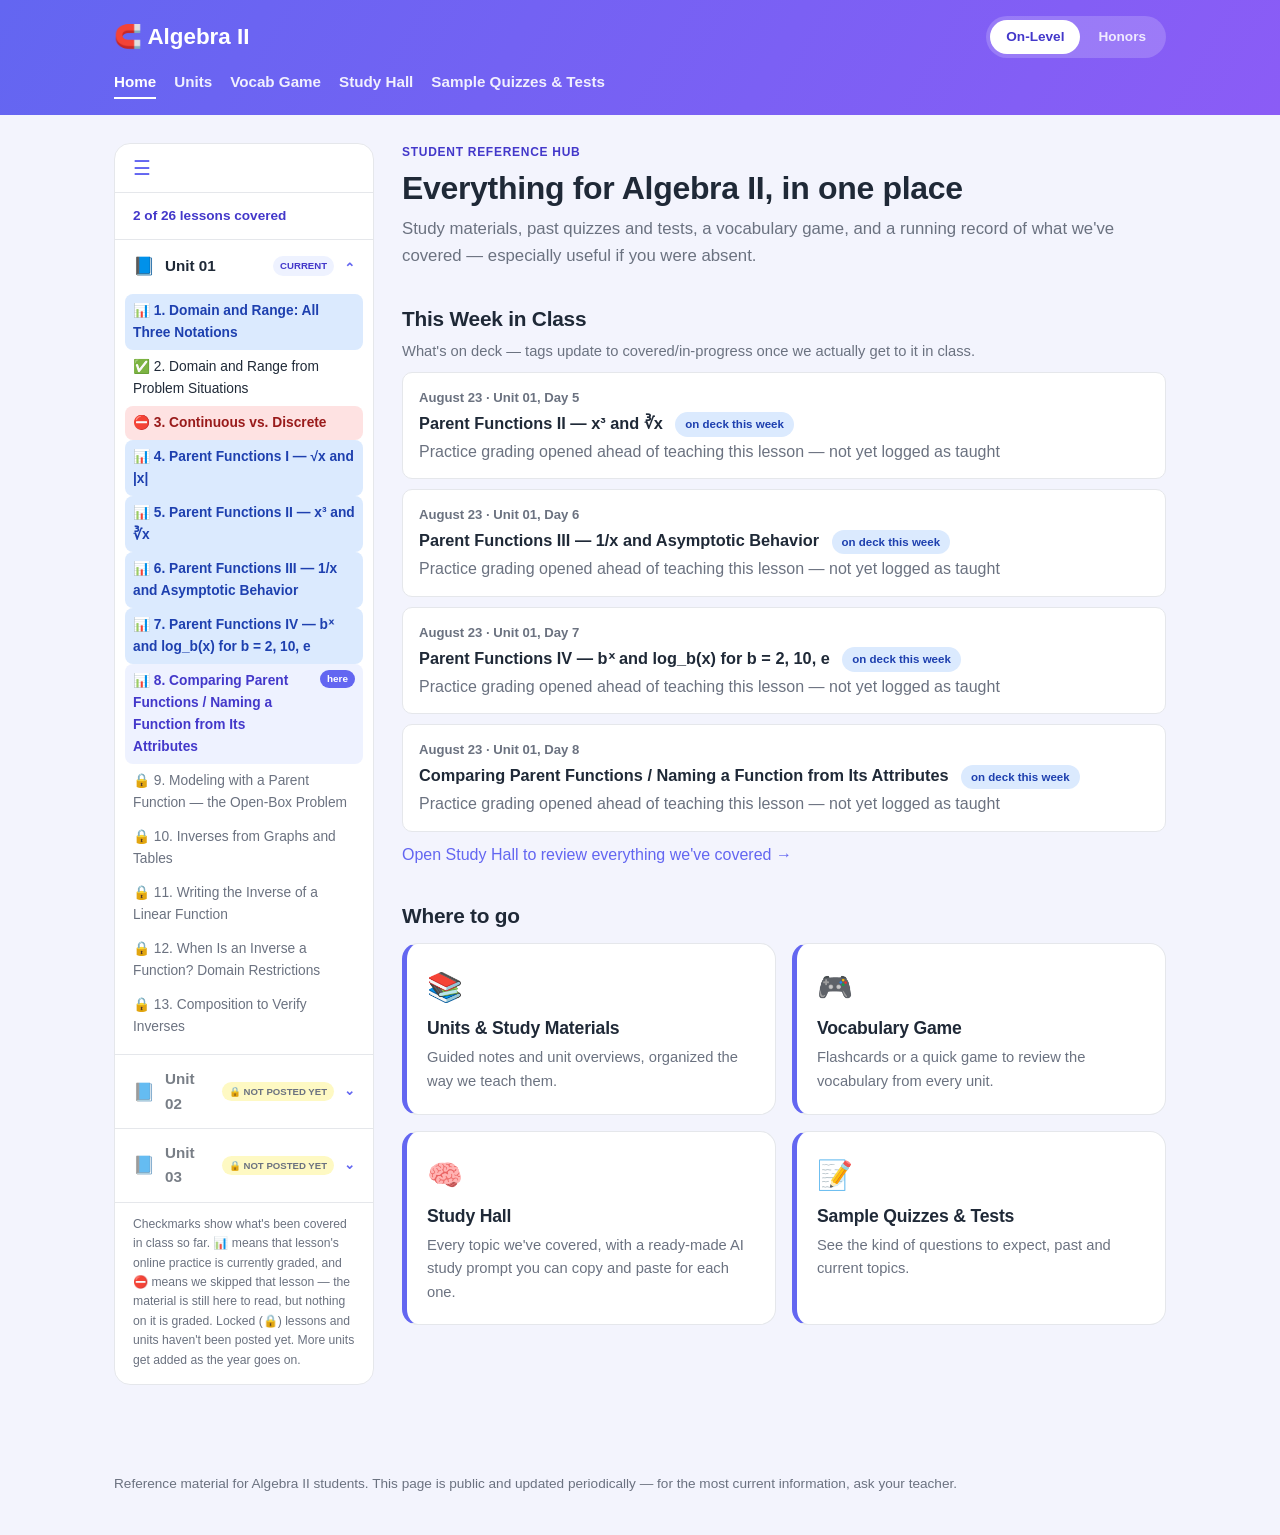
==== commit dc9f32de: "Publish hub update (2026-08-23)" ====
--- a/on-level/index.html
+++ b/on-level/index.html
@@ -42,7 +42,7 @@
       <summary class="unit-row"><span class="unit-icon">&#128216;</span> <span class="unit-label">Unit 01</span> <span class="current-unit-badge">current</span> <span class="unit-chevron">&#8964;</span></summary>
       <ul class="lesson-checklist">
         <li class="graded"><a href="units/unit-01.html#lesson-01">&#128202; 1. Domain and Range: All Three Notations</a></li>
-        <li class="graded"><a href="units/unit-01.html#lesson-02">&#128202; 2. Domain and Range from Problem Situations</a></li>
+        <li class="done"><a href="units/unit-01.html#lesson-02">&#9989; 2. Domain and Range from Problem Situations</a></li>
         <li class="skipped"><a href="units/unit-01.html#lesson-03">&#9940; 3. Continuous vs. Discrete</a></li>
         <li class="graded"><a href="units/unit-01.html#lesson-04">&#128202; 4. Parent Functions I — √x and |x|</a></li>
         <li class="graded"><a href="units/unit-01.html#lesson-05">&#128202; 5. Parent Functions II — x³ and ∛x</a></li>
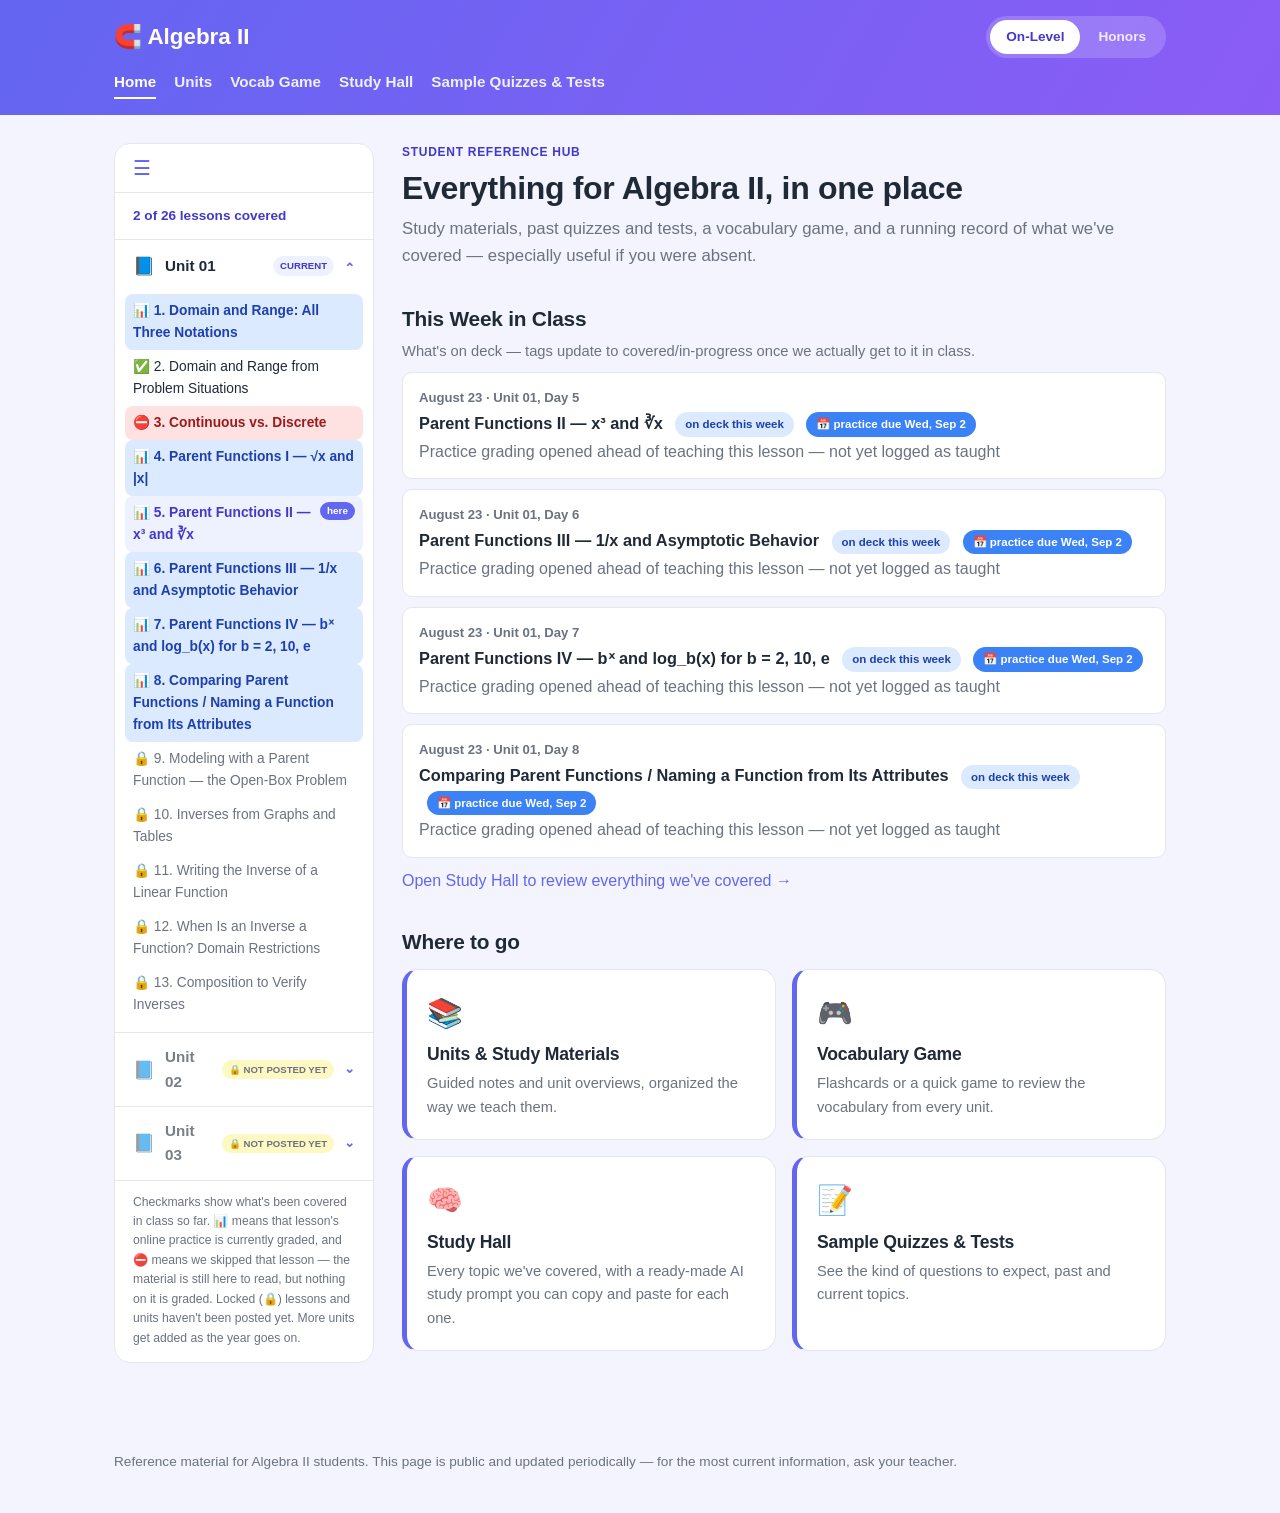
==== commit bd8e2db2: "Publish hub update (2026-08-23)" ====
--- a/on-level/index.html
+++ b/on-level/index.html
@@ -41,14 +41,14 @@
     <details class="unit-group" open>
       <summary class="unit-row"><span class="unit-icon">&#128216;</span> <span class="unit-label">Unit 01</span> <span class="current-unit-badge">current</span> <span class="unit-chevron">&#8964;</span></summary>
       <ul class="lesson-checklist">
-        <li class="graded"><a href="units/unit-01.html#lesson-01">&#128202; 1. Domain and Range: All Three Notations</a></li>
+        <li class="graded"><a href="units/unit-01.html#lesson-01" title="Graded &mdash; due Wed, Aug 26">&#128202; 1. Domain and Range: All Three Notations</a></li>
         <li class="done"><a href="units/unit-01.html#lesson-02">&#9989; 2. Domain and Range from Problem Situations</a></li>
         <li class="skipped"><a href="units/unit-01.html#lesson-03">&#9940; 3. Continuous vs. Discrete</a></li>
-        <li class="graded"><a href="units/unit-01.html#lesson-04">&#128202; 4. Parent Functions I — √x and |x|</a></li>
-        <li class="graded"><a href="units/unit-01.html#lesson-05">&#128202; 5. Parent Functions II — x³ and ∛x</a></li>
-        <li class="graded"><a href="units/unit-01.html#lesson-06">&#128202; 6. Parent Functions III — 1/x and Asymptotic Behavior</a></li>
-        <li class="graded"><a href="units/unit-01.html#lesson-07">&#128202; 7. Parent Functions IV — bˣ and log_b(x) for b = 2, 10, e</a></li>
-        <li class="graded current"><a href="units/unit-01.html#lesson-08">&#128202; 8. Comparing Parent Functions / Naming a Function from Its Attributes <span class="here-badge">here</span></a></li>
+        <li class="graded"><a href="units/unit-01.html#lesson-04" title="Graded &mdash; due Wed, Aug 26">&#128202; 4. Parent Functions I — √x and |x|</a></li>
+        <li class="graded current"><a href="units/unit-01.html#lesson-05" title="Graded &mdash; due Wed, Sep 2">&#128202; 5. Parent Functions II — x³ and ∛x <span class="here-badge">here</span></a></li>
+        <li class="graded"><a href="units/unit-01.html#lesson-06" title="Graded &mdash; due Wed, Sep 2">&#128202; 6. Parent Functions III — 1/x and Asymptotic Behavior</a></li>
+        <li class="graded"><a href="units/unit-01.html#lesson-07" title="Graded &mdash; due Wed, Sep 2">&#128202; 7. Parent Functions IV — bˣ and log_b(x) for b = 2, 10, e</a></li>
+        <li class="graded"><a href="units/unit-01.html#lesson-08" title="Graded &mdash; due Wed, Sep 2">&#128202; 8. Comparing Parent Functions / Naming a Function from Its Attributes</a></li>
         <li class="todo locked"><span class="lock-label" title="Not posted yet">&#128274; 9. Modeling with a Parent Function — the Open-Box Problem</span></li>
         <li class="todo locked"><span class="lock-label" title="Not posted yet">&#128274; 10. Inverses from Graphs and Tables</span></li>
         <li class="todo locked"><span class="lock-label" title="Not posted yet">&#128274; 11. Writing the Inverse of a Linear Function</span></li>
@@ -93,25 +93,25 @@
       <li>
         <span class="activity-date">August 23 &middot; Unit 01, Day 5</span>
         <span class="activity-topic">Parent Functions II — x³ and ∛x</span>
-        <span class="tag preview">on deck this week</span>
+        <span class="tag preview">on deck this week</span> <span class="tag due">&#128197; practice due Wed, Sep 2</span>
         <div class="activity-note">Practice grading opened ahead of teaching this lesson — not yet logged as taught</div>
       </li>
       <li>
         <span class="activity-date">August 23 &middot; Unit 01, Day 6</span>
         <span class="activity-topic">Parent Functions III — 1/x and Asymptotic Behavior</span>
-        <span class="tag preview">on deck this week</span>
+        <span class="tag preview">on deck this week</span> <span class="tag due">&#128197; practice due Wed, Sep 2</span>
         <div class="activity-note">Practice grading opened ahead of teaching this lesson — not yet logged as taught</div>
       </li>
       <li>
         <span class="activity-date">August 23 &middot; Unit 01, Day 7</span>
         <span class="activity-topic">Parent Functions IV — bˣ and log_b(x) for b = 2, 10, e</span>
-        <span class="tag preview">on deck this week</span>
+        <span class="tag preview">on deck this week</span> <span class="tag due">&#128197; practice due Wed, Sep 2</span>
         <div class="activity-note">Practice grading opened ahead of teaching this lesson — not yet logged as taught</div>
       </li>
       <li>
         <span class="activity-date">August 23 &middot; Unit 01, Day 8</span>
         <span class="activity-topic">Comparing Parent Functions / Naming a Function from Its Attributes</span>
-        <span class="tag preview">on deck this week</span>
+        <span class="tag preview">on deck this week</span> <span class="tag due">&#128197; practice due Wed, Sep 2</span>
         <div class="activity-note">Practice grading opened ahead of teaching this lesson — not yet logged as taught</div>
       </li>
     </ul>
--- a/assets/style.css
+++ b/assets/style.css
@@ -617,6 +617,11 @@
 /* Homepage "This Week in Class" and Study Hall card tags. */
 .tag.skipped { background: var(--red-bg); color: var(--red-text); }
 
+/* Graded-practice due date (added 2026-08-23). Solid blue rather than the
+   pale .tag.preview blue it often sits beside - a deadline should be the
+   loudest thing on the card after the topic itself. */
+.tag.due { background: var(--blue); color: #fff; }
+
 .back-link { display: inline-block; margin-top: 8px; font-size: 0.92rem; font-weight: 600; }
 
 /* ---- study hall ---- */
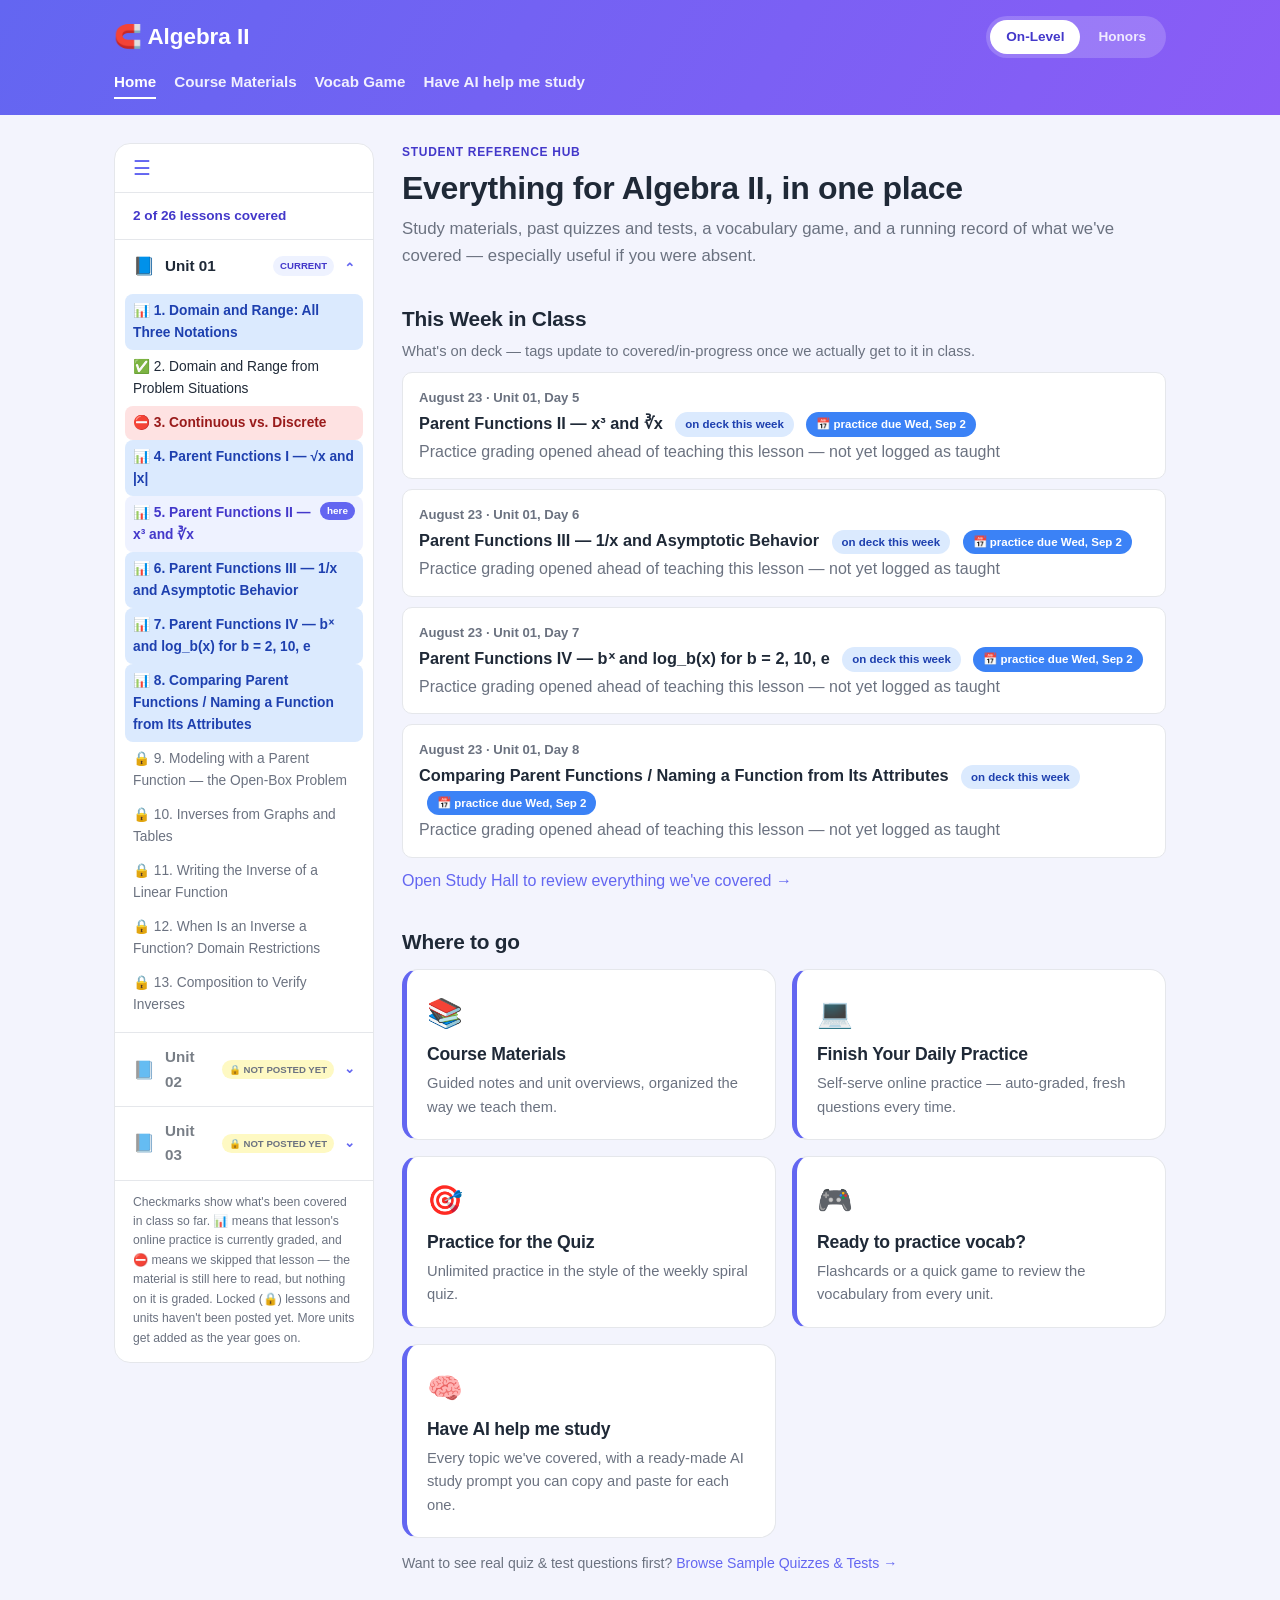
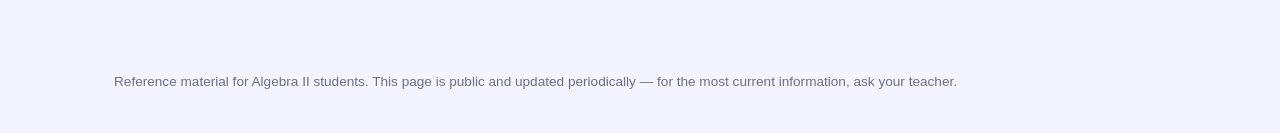
==== commit 4fcc2285: "Redesign homepage/nav (callout cards, drop Sample tab, rename Study Hall/Units); add Parent Function" ====
--- a/on-level/index.html
+++ b/on-level/index.html
@@ -21,10 +21,9 @@
     </div>
     <nav class="site-nav">
       <a href="index.html" class="active">Home</a>
-      <a href="units/unit-01.html">Units</a>
+      <a href="units/unit-01.html">Course Materials</a>
       <a href="vocab.html">Vocab Game</a>
-      <a href="study-hall.html">Study Hall</a>
-      <a href="sample-work.html">Sample Quizzes &amp; Tests</a>
+      <a href="study-hall.html">Have AI help me study</a>
     </nav>
   </div>
 </header>
@@ -121,25 +120,31 @@
     <div class="card-grid">
       <a class="card" href="units/unit-01.html">
         <span class="card-icon">&#128218;</span>
-        <h3>Units &amp; Study Materials</h3>
+        <h3>Course Materials</h3>
         <p>Guided notes and unit overviews, organized the way we teach them.</p>
+      </a>
+      <a class="card" href="https://algebra2-practice-v2.pages.dev/?mode=lesson" target="_blank" rel="noopener">
+        <span class="card-icon">&#128187;</span>
+        <h3>Finish Your Daily Practice</h3>
+        <p>Self-serve online practice &mdash; auto-graded, fresh questions every time.</p>
+      </a>
+      <a class="card" href="https://algebra2-practice-v2.pages.dev/?mode=quiz" target="_blank" rel="noopener">
+        <span class="card-icon">&#127919;</span>
+        <h3>Practice for the Quiz</h3>
+        <p>Unlimited practice in the style of the weekly spiral quiz.</p>
       </a>
       <a class="card" href="vocab.html">
         <span class="card-icon">&#127918;</span>
-        <h3>Vocabulary Game</h3>
+        <h3>Ready to practice vocab?</h3>
         <p>Flashcards or a quick game to review the vocabulary from every unit.</p>
       </a>
       <a class="card" href="study-hall.html">
         <span class="card-icon">&#129504;</span>
-        <h3>Study Hall</h3>
+        <h3>Have AI help me study</h3>
         <p>Every topic we've covered, with a ready-made AI study prompt you can copy and paste for each one.</p>
       </a>
-      <a class="card" href="sample-work.html">
-        <span class="card-icon">&#128221;</span>
-        <h3>Sample Quizzes &amp; Tests</h3>
-        <p>See the kind of questions to expect, past and current topics.</p>
-      </a>
     </div>
+    <p class="lede" style="margin-top:14px; font-size:0.88rem;">Want to see real quiz &amp; test questions first? <a href="sample-work.html">Browse Sample Quizzes &amp; Tests &rarr;</a></p>
   </main>
 </div>
 
--- a/assets/style.css
+++ b/assets/style.css
@@ -423,6 +423,17 @@
 .card .card-icon { font-size: 1.8rem; display: block; margin-bottom: 8px; }
 .card h3 { margin: 0 0 6px; font-size: 1.1rem; color: var(--text); font-weight: 800; }
 .card p { margin: 0; color: var(--text-muted); font-size: 0.92rem; }
+
+/* A homepage card with nowhere to link yet (no practice tool wired up for
+   this unit) - recedes instead of being a dead link, same convention as
+   .lesson-link.soon. */
+.card.disabled {
+  border-left-style: dashed;
+  border-left-color: var(--border);
+  cursor: default;
+  opacity: 0.7;
+}
+.card.disabled:hover { transform: none; box-shadow: none; }
 
 /* ---- unit page ---- */
 
@@ -906,6 +917,31 @@
 .fc-btn-know { background: var(--green-bg); color: var(--green-text); }
 .fc-btn-know:hover { background: var(--green); color: #fff; }
 
+/* -- parent function flashcards (added 2026-08-27) --
+   A back face with a graph plus a list of attributes needs real room and
+   left-aligned, smaller text - very different from a single short vocab
+   definition, so this only touches .pf-card's own faces, not every deck's. */
+.fc-card.pf-card { height: auto; min-height: 300px; }
+.fc-card.pf-card .fc-face-back {
+  align-items: flex-start;
+  justify-content: flex-start;
+  text-align: left;
+  font-weight: 400;
+  font-size: 0.92rem;
+  overflow-y: auto;
+}
+
+.pf-back { display: flex; flex-wrap: wrap; gap: 14px; align-items: flex-start; width: 100%; }
+.pf-mini-graph { width: 92px; height: 92px; flex: 0 0 auto; }
+.pfAxis { stroke: var(--text-muted); stroke-width: 1.5; }
+.pfCurve { stroke: var(--primary); stroke-width: 3; fill: none; }
+
+.pf-attrs { flex: 1 1 150px; display: grid; grid-template-columns: auto 1fr; gap: 3px 10px; margin: 0; }
+.pf-attrs dt { font-weight: 700; color: var(--text-muted); font-size: 0.78rem; text-transform: uppercase; letter-spacing: 0.02em; }
+.pf-attrs dd { margin: 0; font-weight: 700; }
+
+.pf-shape { flex: 1 1 100%; margin: 2px 0 0; font-size: 0.85rem; font-style: italic; font-weight: 400; color: var(--text-muted); }
+
 /* -- matching -- */
 
 .match-meta { text-align: center; color: var(--text-muted); font-weight: 600; font-size: 0.9rem; margin-bottom: 14px; }
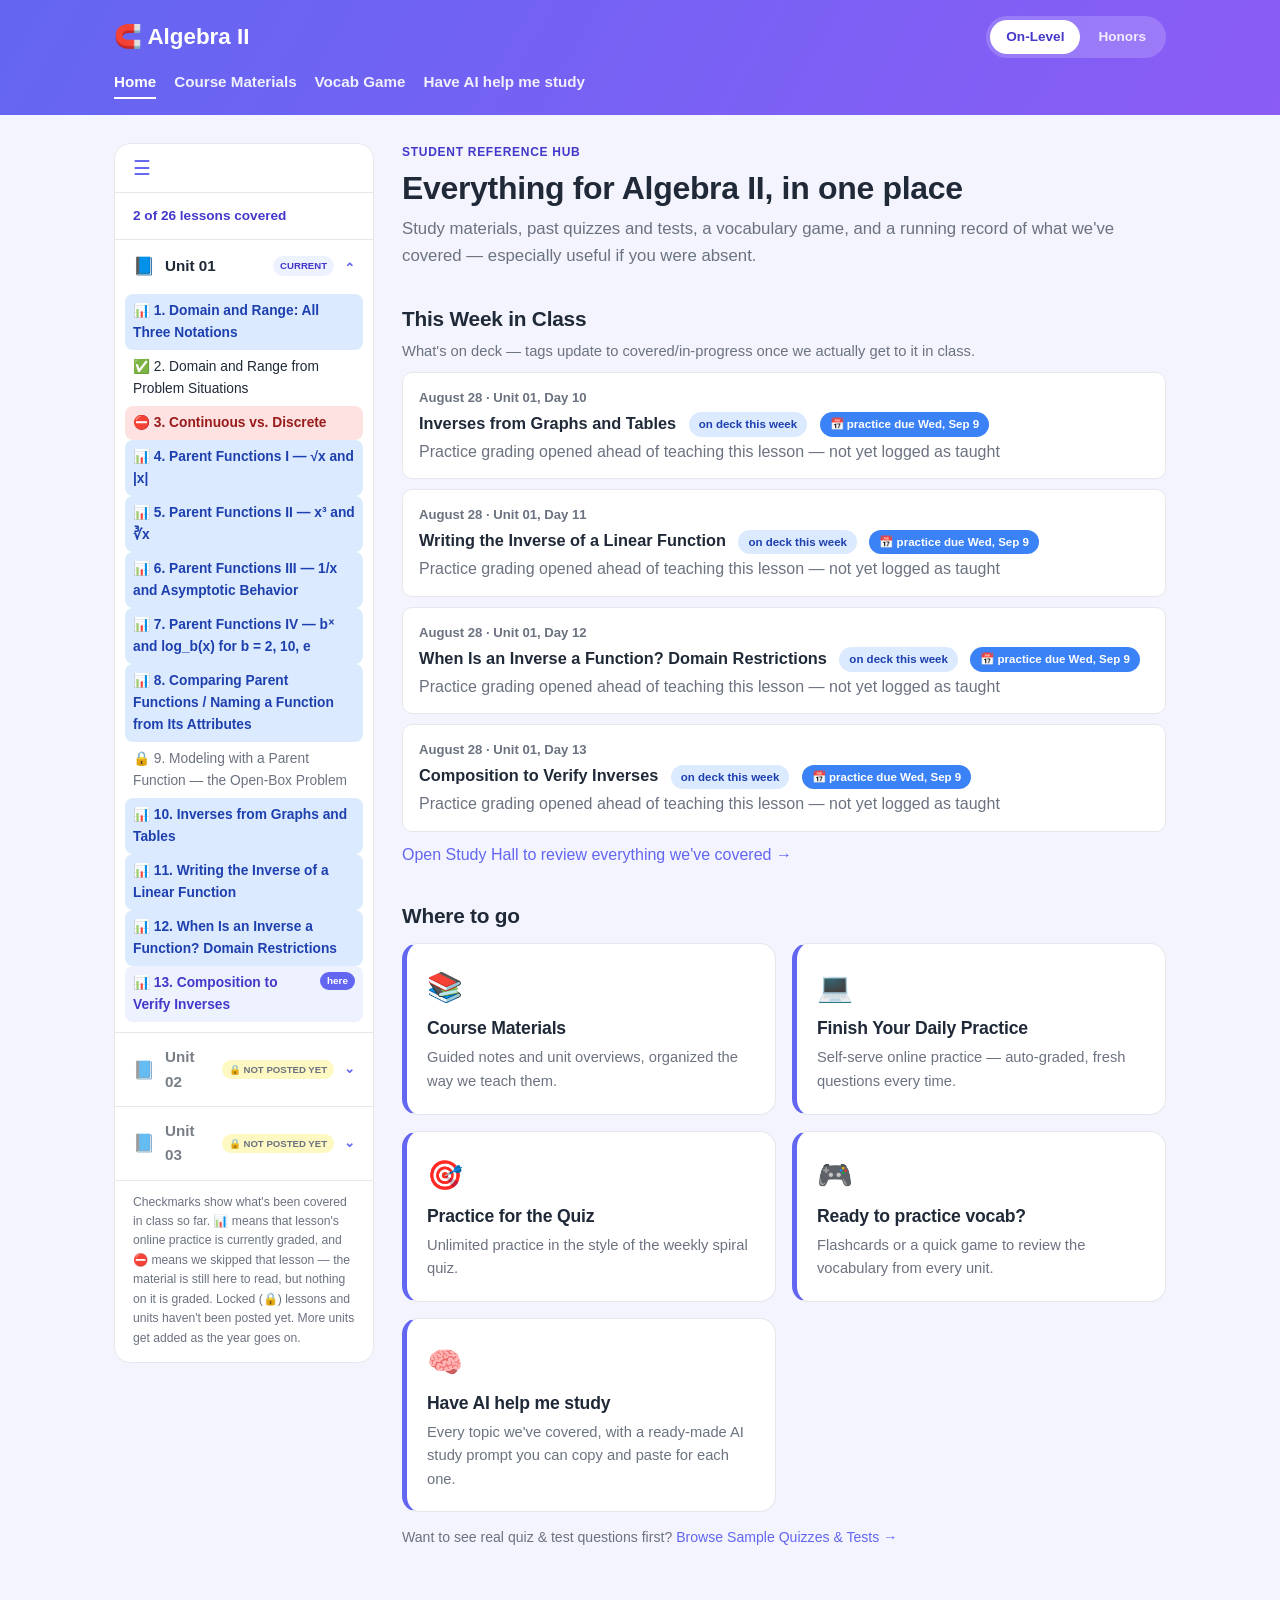
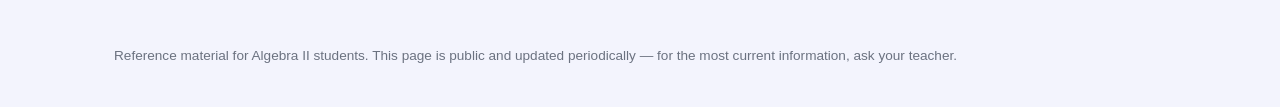
==== commit 47c428e9: "Publish hub update (2026-08-28)" ====
--- a/on-level/index.html
+++ b/on-level/index.html
@@ -44,15 +44,15 @@
         <li class="done"><a href="units/unit-01.html#lesson-02">&#9989; 2. Domain and Range from Problem Situations</a></li>
         <li class="skipped"><a href="units/unit-01.html#lesson-03">&#9940; 3. Continuous vs. Discrete</a></li>
         <li class="graded"><a href="units/unit-01.html#lesson-04" title="Graded &mdash; due Wed, Aug 26">&#128202; 4. Parent Functions I — √x and |x|</a></li>
-        <li class="graded current"><a href="units/unit-01.html#lesson-05" title="Graded &mdash; due Wed, Sep 2">&#128202; 5. Parent Functions II — x³ and ∛x <span class="here-badge">here</span></a></li>
+        <li class="graded"><a href="units/unit-01.html#lesson-05" title="Graded &mdash; due Wed, Sep 2">&#128202; 5. Parent Functions II — x³ and ∛x</a></li>
         <li class="graded"><a href="units/unit-01.html#lesson-06" title="Graded &mdash; due Wed, Sep 2">&#128202; 6. Parent Functions III — 1/x and Asymptotic Behavior</a></li>
         <li class="graded"><a href="units/unit-01.html#lesson-07" title="Graded &mdash; due Wed, Sep 2">&#128202; 7. Parent Functions IV — bˣ and log_b(x) for b = 2, 10, e</a></li>
         <li class="graded"><a href="units/unit-01.html#lesson-08" title="Graded &mdash; due Wed, Sep 2">&#128202; 8. Comparing Parent Functions / Naming a Function from Its Attributes</a></li>
-        <li class="todo locked"><span class="lock-label" title="Not posted yet">&#128274; 9. Modeling with a Parent Function — the Open-Box Problem</span></li>
-        <li class="todo locked"><span class="lock-label" title="Not posted yet">&#128274; 10. Inverses from Graphs and Tables</span></li>
-        <li class="todo locked"><span class="lock-label" title="Not posted yet">&#128274; 11. Writing the Inverse of a Linear Function</span></li>
-        <li class="todo locked"><span class="lock-label" title="Not posted yet">&#128274; 12. When Is an Inverse a Function? Domain Restrictions</span></li>
-        <li class="todo locked"><span class="lock-label" title="Not posted yet">&#128274; 13. Composition to Verify Inverses</span></li>
+        <li class="skipped locked"><span class="lock-label" title="Not posted yet">&#128274; 9. Modeling with a Parent Function — the Open-Box Problem</span></li>
+        <li class="graded"><a href="units/unit-01.html#lesson-10" title="Graded &mdash; due Wed, Sep 9">&#128202; 10. Inverses from Graphs and Tables</a></li>
+        <li class="graded"><a href="units/unit-01.html#lesson-11" title="Graded &mdash; due Wed, Sep 9">&#128202; 11. Writing the Inverse of a Linear Function</a></li>
+        <li class="graded"><a href="units/unit-01.html#lesson-12" title="Graded &mdash; due Wed, Sep 9">&#128202; 12. When Is an Inverse a Function? Domain Restrictions</a></li>
+        <li class="graded current"><a href="units/unit-01.html#lesson-13" title="Graded &mdash; due Wed, Sep 9">&#128202; 13. Composition to Verify Inverses <span class="here-badge">here</span></a></li>
       </ul>
     </details>
     <details class="unit-group locked-unit">
@@ -90,27 +90,27 @@
     <p class="lede" style="margin-top:-6px; font-size:0.92rem;">What's on deck &mdash; tags update to covered/in-progress once we actually get to it in class.</p>
     <ul class="activity-list">
       <li>
-        <span class="activity-date">August 23 &middot; Unit 01, Day 5</span>
-        <span class="activity-topic">Parent Functions II — x³ and ∛x</span>
-        <span class="tag preview">on deck this week</span> <span class="tag due">&#128197; practice due Wed, Sep 2</span>
+        <span class="activity-date">August 28 &middot; Unit 01, Day 10</span>
+        <span class="activity-topic">Inverses from Graphs and Tables</span>
+        <span class="tag preview">on deck this week</span> <span class="tag due">&#128197; practice due Wed, Sep 9</span>
         <div class="activity-note">Practice grading opened ahead of teaching this lesson — not yet logged as taught</div>
       </li>
       <li>
-        <span class="activity-date">August 23 &middot; Unit 01, Day 6</span>
-        <span class="activity-topic">Parent Functions III — 1/x and Asymptotic Behavior</span>
-        <span class="tag preview">on deck this week</span> <span class="tag due">&#128197; practice due Wed, Sep 2</span>
+        <span class="activity-date">August 28 &middot; Unit 01, Day 11</span>
+        <span class="activity-topic">Writing the Inverse of a Linear Function</span>
+        <span class="tag preview">on deck this week</span> <span class="tag due">&#128197; practice due Wed, Sep 9</span>
         <div class="activity-note">Practice grading opened ahead of teaching this lesson — not yet logged as taught</div>
       </li>
       <li>
-        <span class="activity-date">August 23 &middot; Unit 01, Day 7</span>
-        <span class="activity-topic">Parent Functions IV — bˣ and log_b(x) for b = 2, 10, e</span>
-        <span class="tag preview">on deck this week</span> <span class="tag due">&#128197; practice due Wed, Sep 2</span>
+        <span class="activity-date">August 28 &middot; Unit 01, Day 12</span>
+        <span class="activity-topic">When Is an Inverse a Function? Domain Restrictions</span>
+        <span class="tag preview">on deck this week</span> <span class="tag due">&#128197; practice due Wed, Sep 9</span>
         <div class="activity-note">Practice grading opened ahead of teaching this lesson — not yet logged as taught</div>
       </li>
       <li>
-        <span class="activity-date">August 23 &middot; Unit 01, Day 8</span>
-        <span class="activity-topic">Comparing Parent Functions / Naming a Function from Its Attributes</span>
-        <span class="tag preview">on deck this week</span> <span class="tag due">&#128197; practice due Wed, Sep 2</span>
+        <span class="activity-date">August 28 &middot; Unit 01, Day 13</span>
+        <span class="activity-topic">Composition to Verify Inverses</span>
+        <span class="tag preview">on deck this week</span> <span class="tag due">&#128197; practice due Wed, Sep 9</span>
         <div class="activity-note">Practice grading opened ahead of teaching this lesson — not yet logged as taught</div>
       </li>
     </ul>
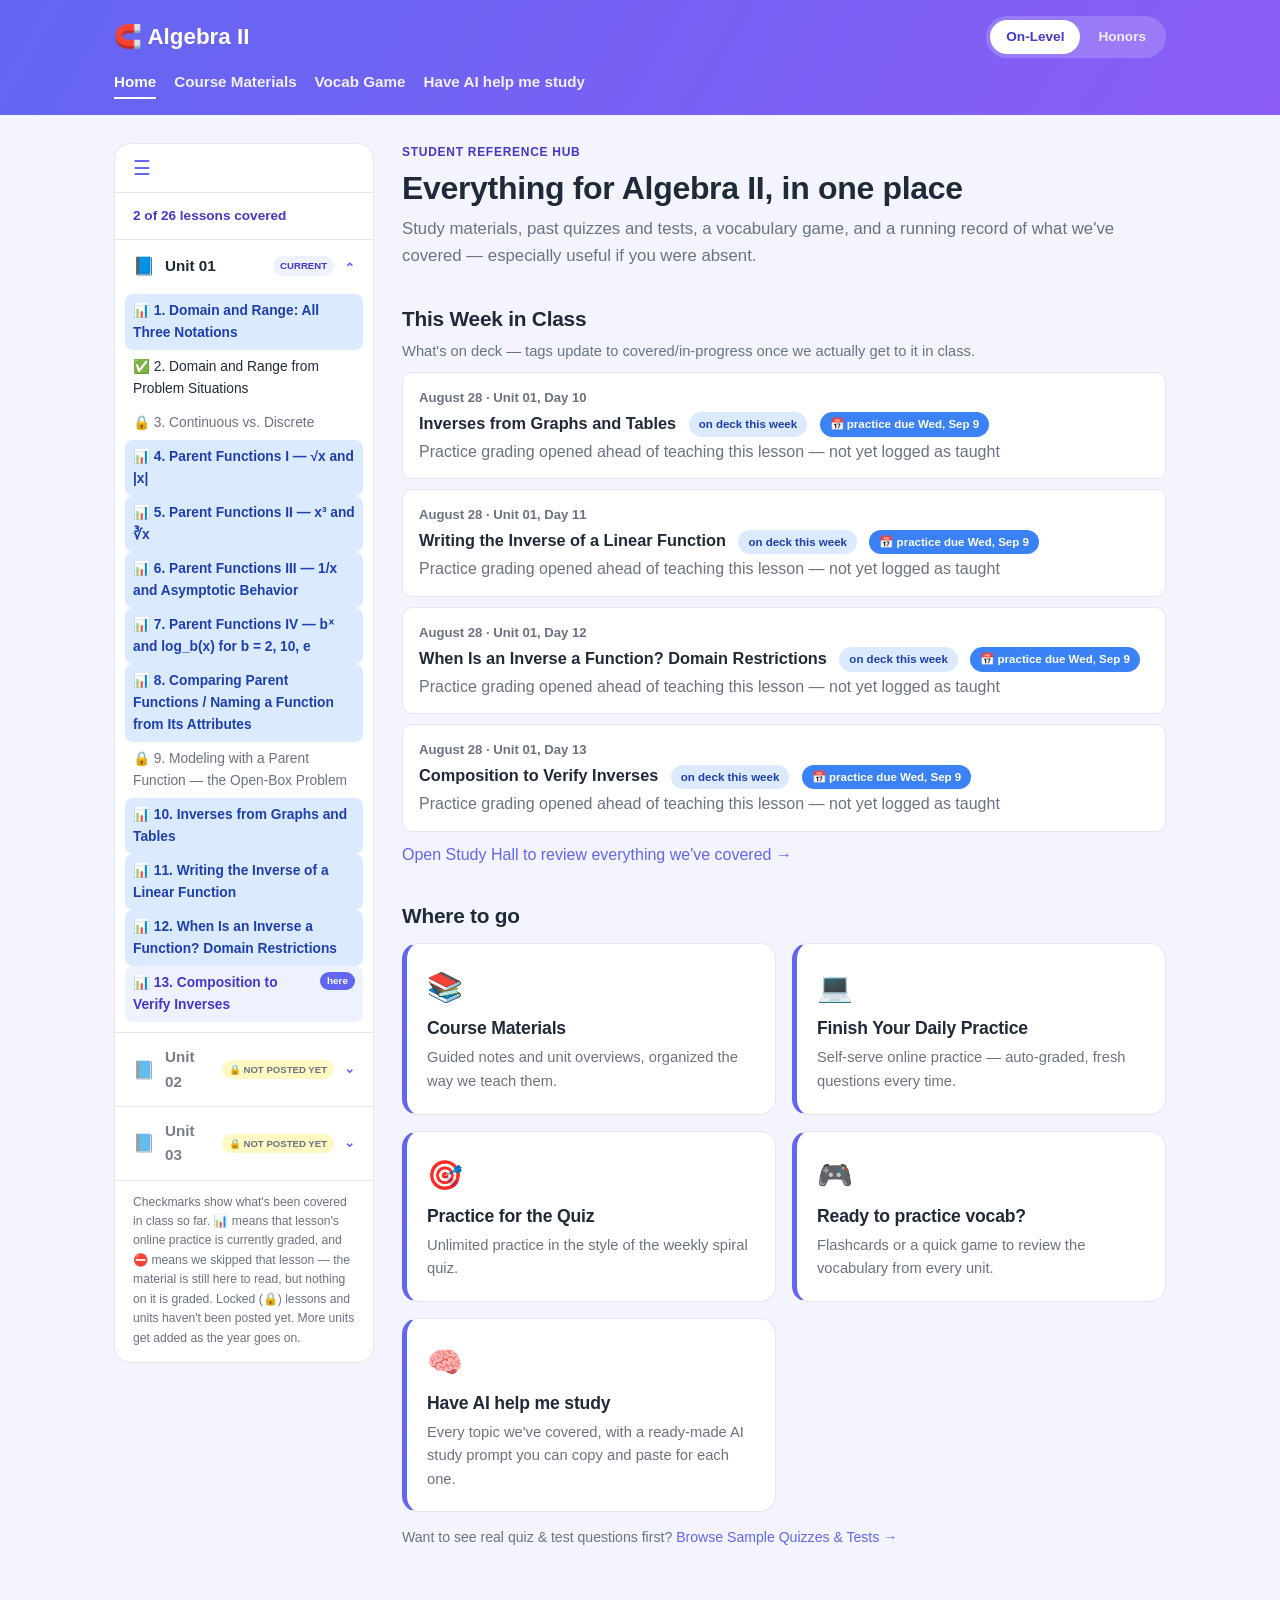
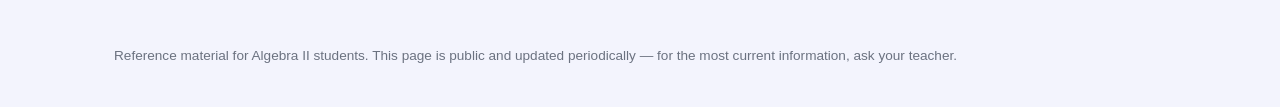
==== commit ca5d23a8: "Publish hub update (2026-08-28)" ====
--- a/on-level/index.html
+++ b/on-level/index.html
@@ -42,7 +42,7 @@
       <ul class="lesson-checklist">
         <li class="graded"><a href="units/unit-01.html#lesson-01" title="Graded &mdash; due Wed, Aug 26">&#128202; 1. Domain and Range: All Three Notations</a></li>
         <li class="done"><a href="units/unit-01.html#lesson-02">&#9989; 2. Domain and Range from Problem Situations</a></li>
-        <li class="skipped"><a href="units/unit-01.html#lesson-03">&#9940; 3. Continuous vs. Discrete</a></li>
+        <li class="skipped locked"><span class="lock-label" title="Not posted yet">&#128274; 3. Continuous vs. Discrete</span></li>
         <li class="graded"><a href="units/unit-01.html#lesson-04" title="Graded &mdash; due Wed, Aug 26">&#128202; 4. Parent Functions I — √x and |x|</a></li>
         <li class="graded"><a href="units/unit-01.html#lesson-05" title="Graded &mdash; due Wed, Sep 2">&#128202; 5. Parent Functions II — x³ and ∛x</a></li>
         <li class="graded"><a href="units/unit-01.html#lesson-06" title="Graded &mdash; due Wed, Sep 2">&#128202; 6. Parent Functions III — 1/x and Asymptotic Behavior</a></li>
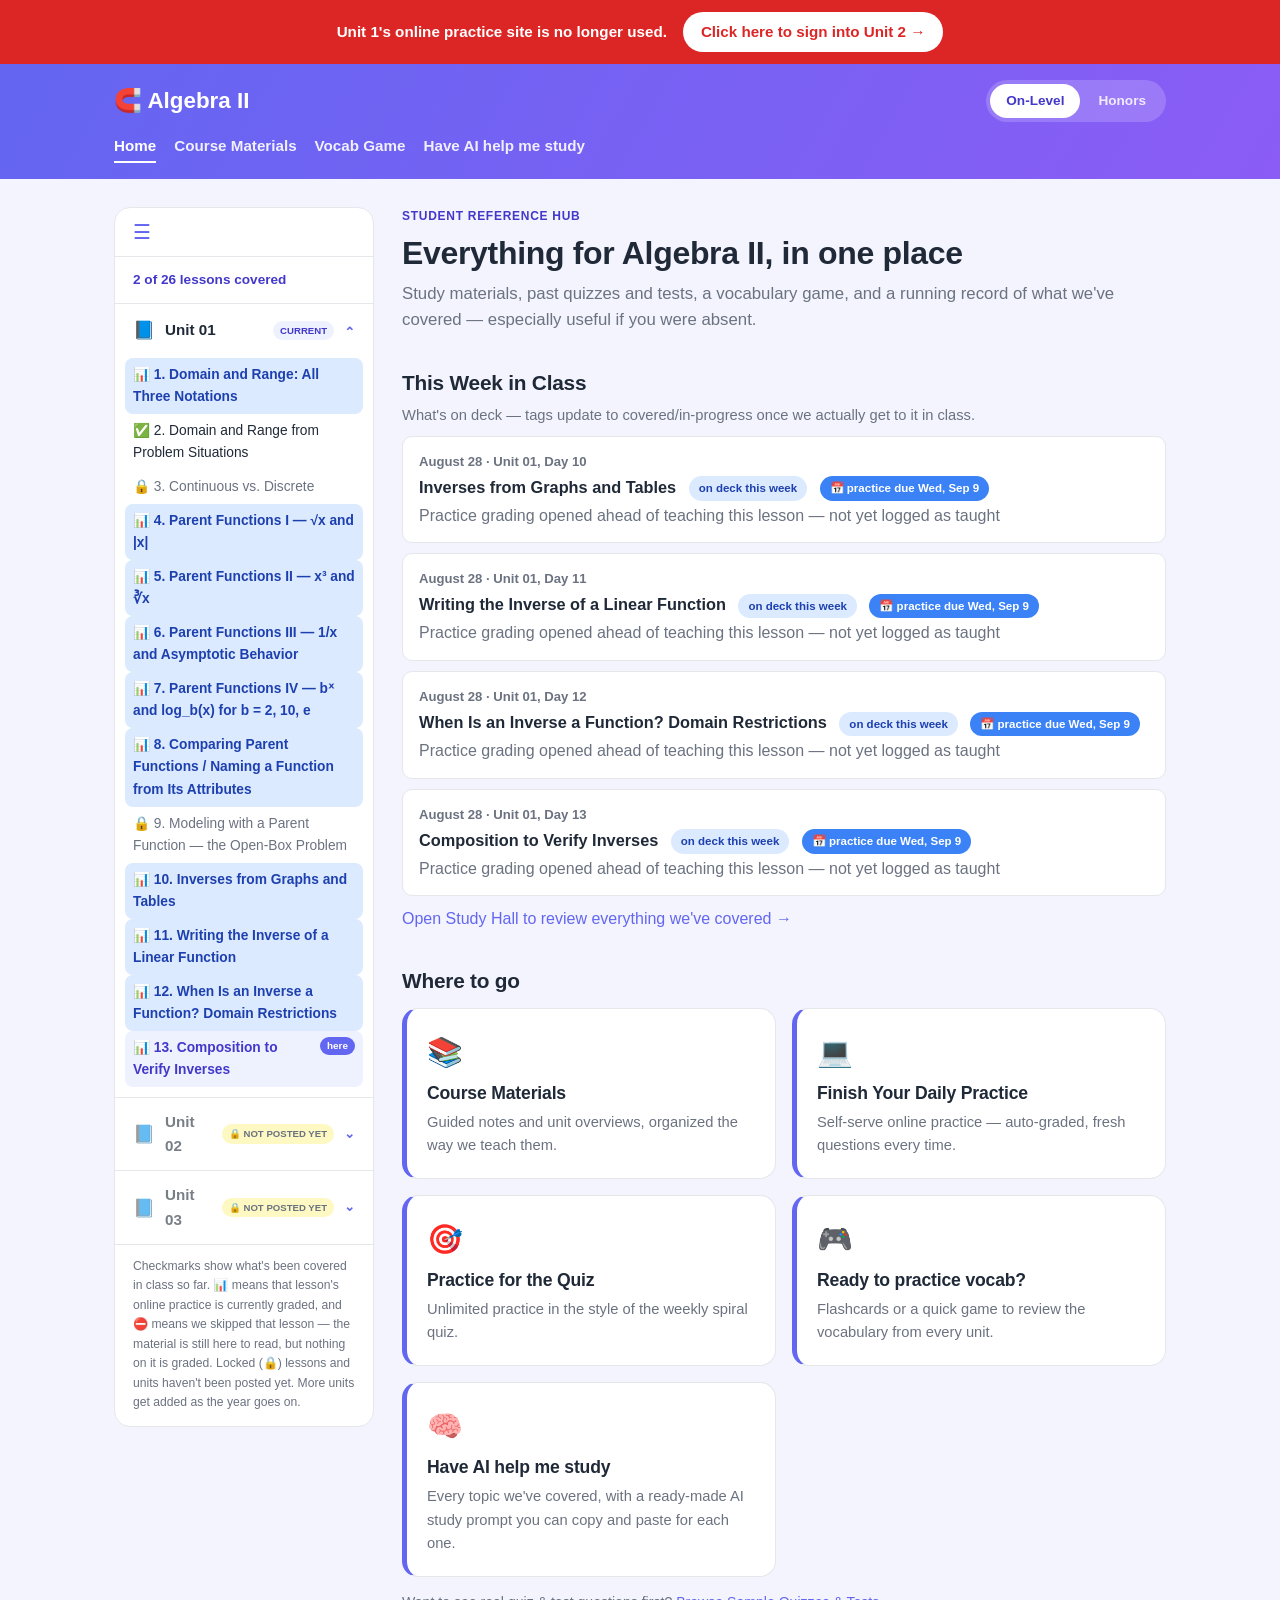
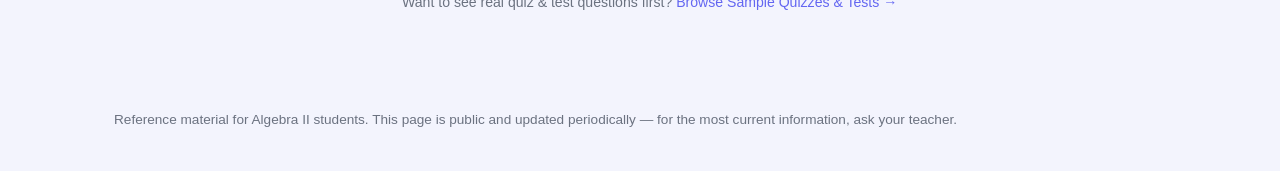
==== commit 940ddeb2: "Publish hub update (2026-09-04)" ====
--- a/on-level/index.html
+++ b/on-level/index.html
@@ -10,6 +10,12 @@
 </head>
 <body>
 
+<div class="site-announce">
+  <div class="wrap">
+    <span class="site-announce-text">Unit 1's online practice site is no longer used.</span>
+    <a class="site-announce-btn" href="https://algebra2-practice-26-27.pages.dev/" target="_blank" rel="noopener">Click here to sign into Unit 2 &rarr;</a>
+  </div>
+</div>
 <header class="site">
   <div class="wrap">
     <div class="header-top">
--- a/assets/style.css
+++ b/assets/style.css
@@ -82,6 +82,39 @@
 
 .wrap { max-width: var(--max-width); margin: 0 auto; padding: 0 24px; }
 
+/* ---- sitewide "new practice site" banner ---- */
+/* Added 2026-09-04, teacher's explicit ask: unmissable, on every page (see
+   Build-NewSiteBanner in tools/lib-hub.ps1), same loud red as --red
+   elsewhere on this site (the "skipped/not graded" color - the one other
+   place this site deliberately shouts). Sits above header.site, not inside
+   it, so it reads as a standalone alert rather than part of the nav. */
+.site-announce { background: var(--red); color: #fff; }
+
+.site-announce .wrap {
+  display: flex;
+  align-items: center;
+  justify-content: center;
+  flex-wrap: wrap;
+  gap: 6px 16px;
+  padding-top: 12px;
+  padding-bottom: 12px;
+  text-align: center;
+}
+
+.site-announce-text { font-weight: 700; font-size: 0.95rem; }
+
+.site-announce-btn {
+  display: inline-block;
+  background: #fff;
+  color: var(--red);
+  font-weight: 800;
+  font-size: 0.95rem;
+  padding: 8px 18px;
+  border-radius: 999px;
+}
+
+.site-announce-btn:hover { text-decoration: none; opacity: 0.9; }
+
 /* ---- header ---- */
 
 header.site {
@@ -163,6 +196,18 @@
   gap: 28px;
   align-items: start;
 }
+
+/* The homepage ships no sidebar (2026-09-02) - the unit/lesson rail belongs on
+   Course Materials, where a student is actually moving between lessons, rather
+   than competing with the five tiles that are the whole point of the landing
+   page. Without this the content would sit in the second grid column with a
+   260px hole beside it. Emitted by build-hub.ps1's Write-Page whenever the
+   sidebar it was handed is empty. */
+.page.no-sidebar { grid-template-columns: 1fr; }
+
+/* ...including under the collapsed-sidebar body class, which a returning
+   student can still be carrying in localStorage from another page. */
+body.sidebar-collapsed .page.no-sidebar { grid-template-columns: 1fr; }
 
 /* ---- sidebar: unit/lesson progress checklist ----
    Two states, toggled by the hamburger at the top - matches a standard
